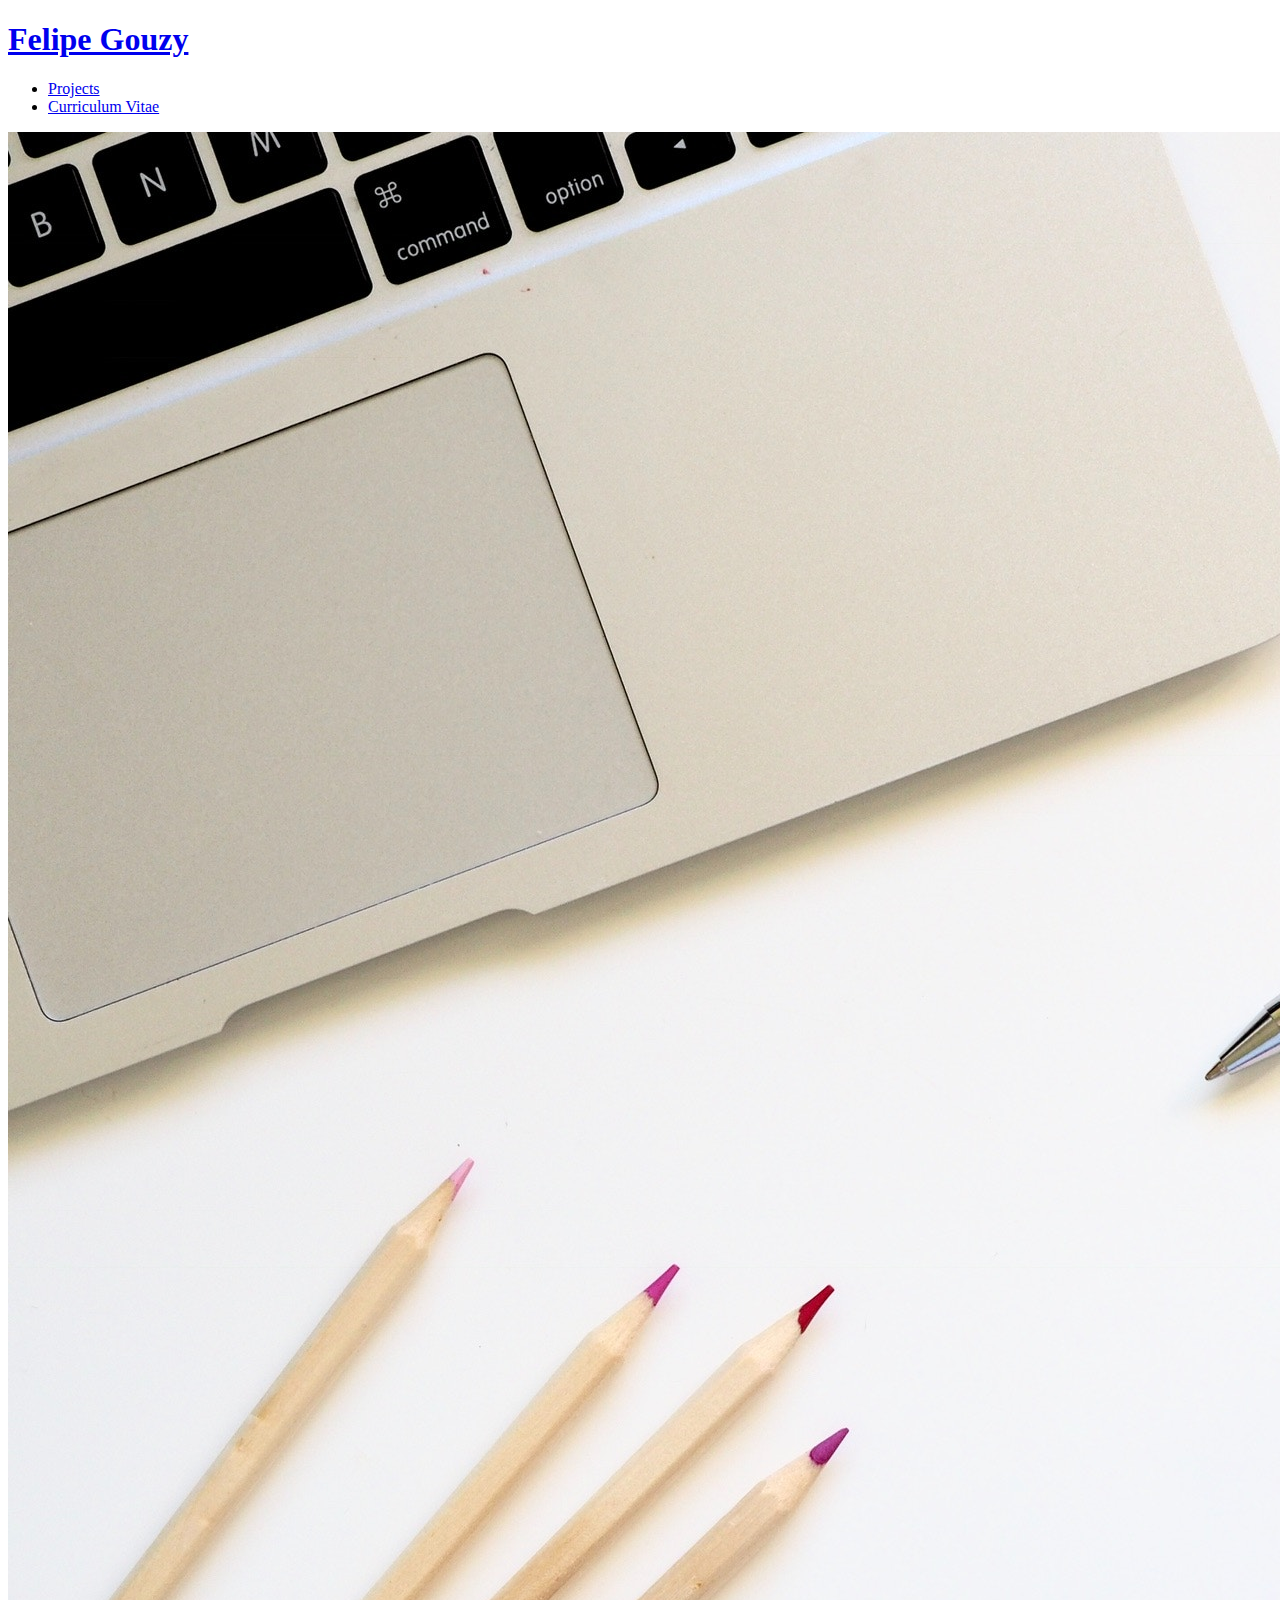
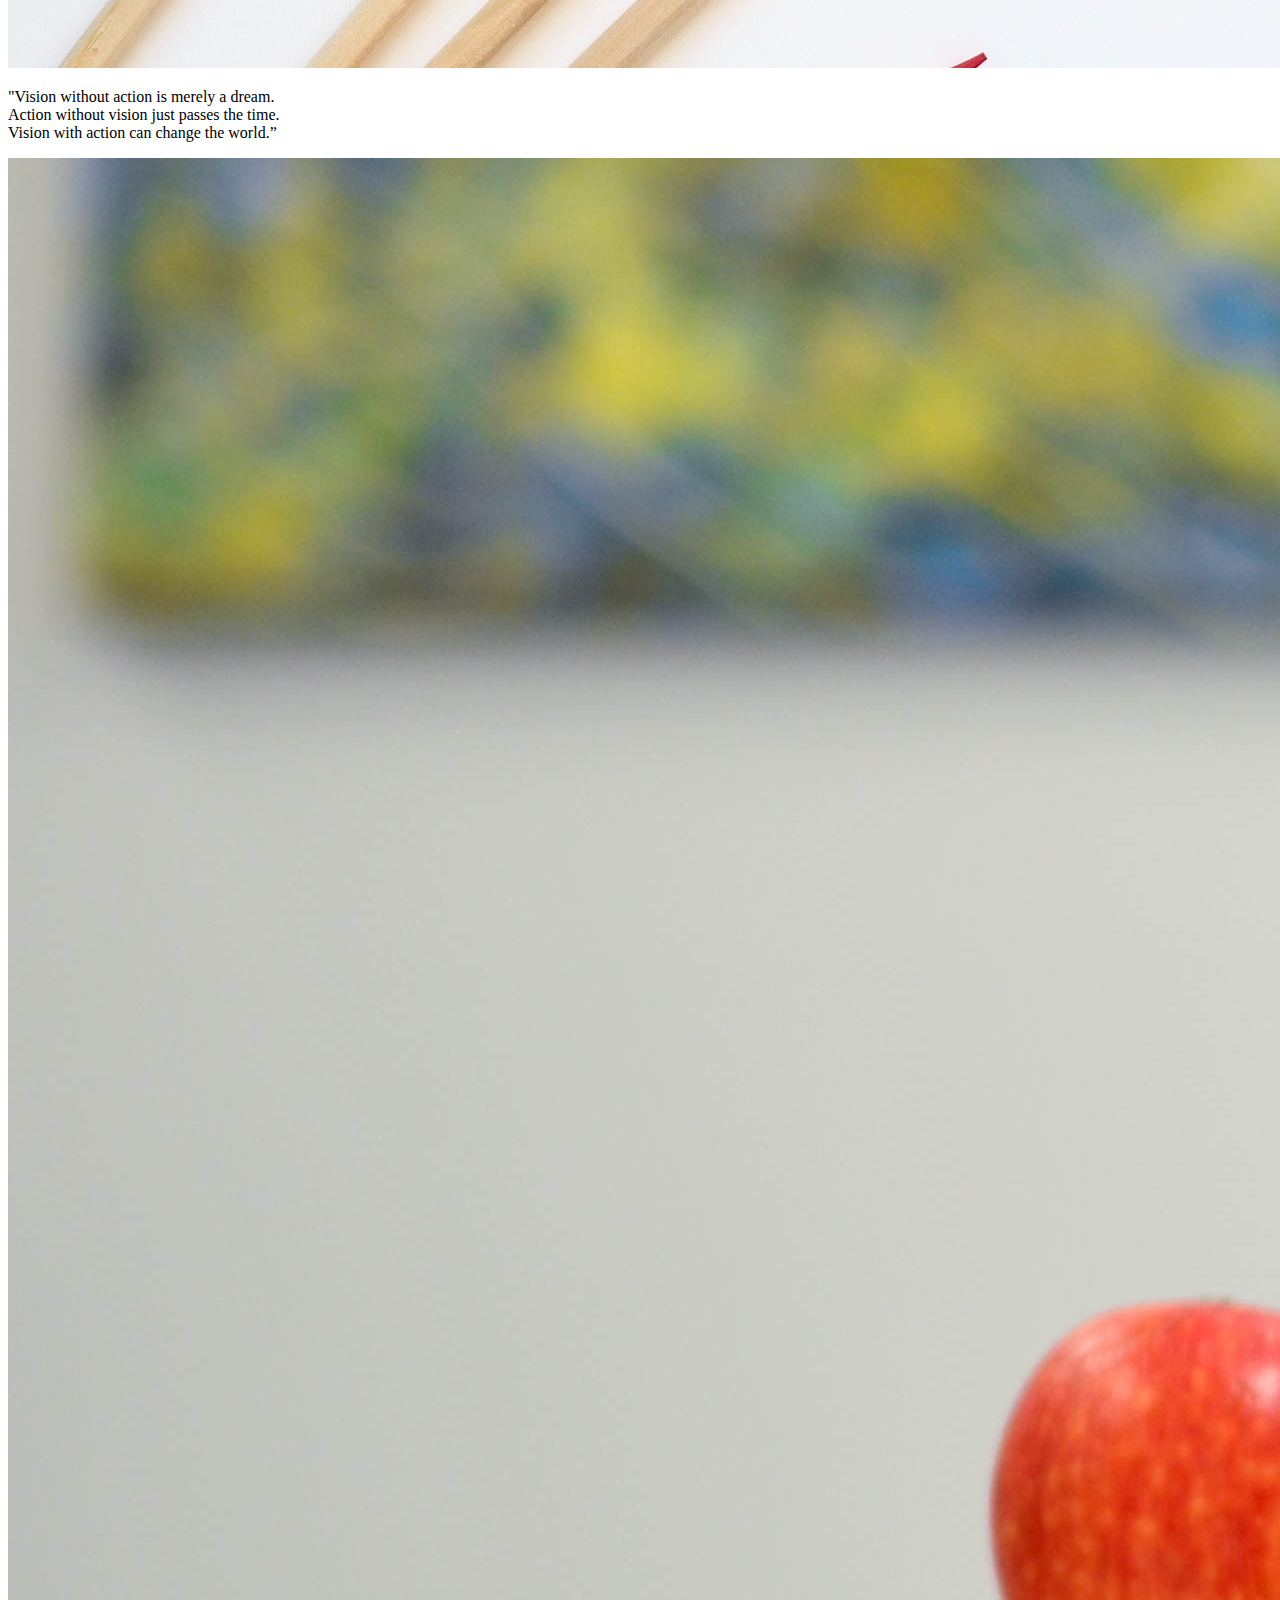
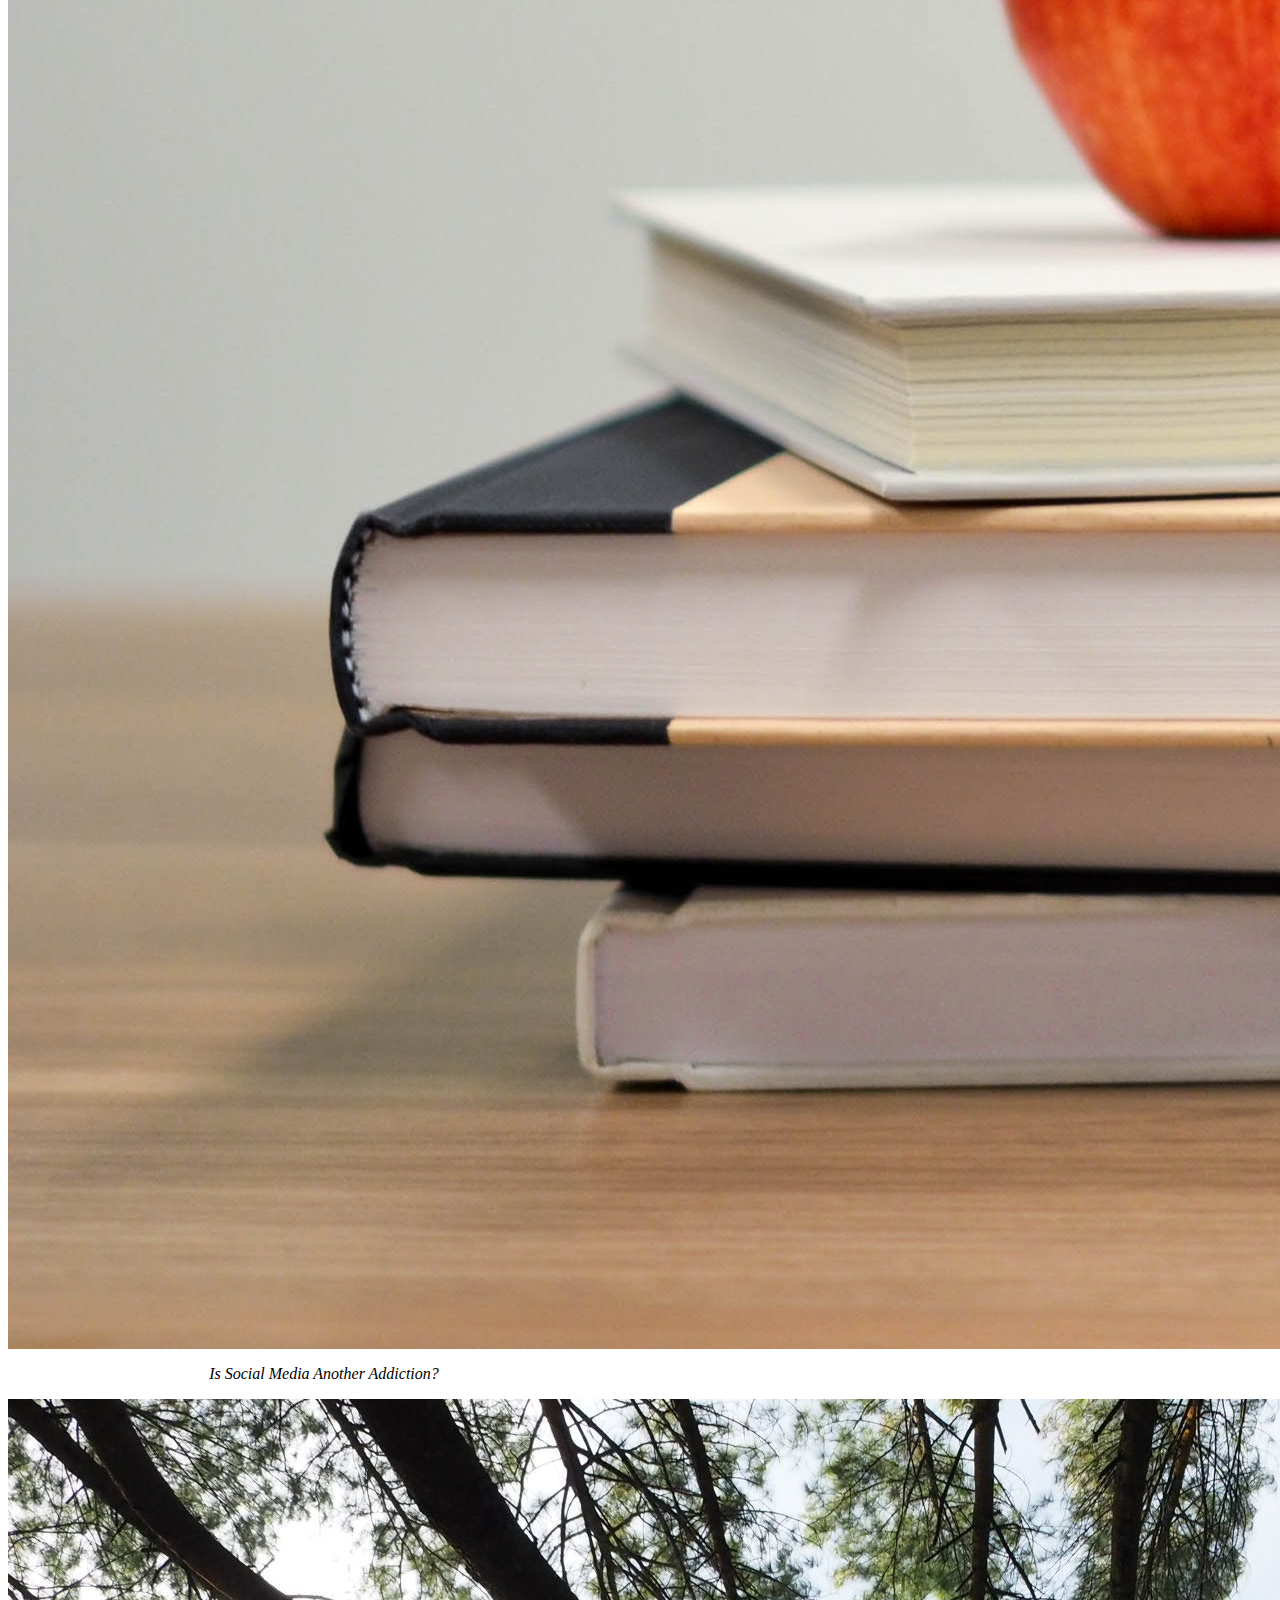
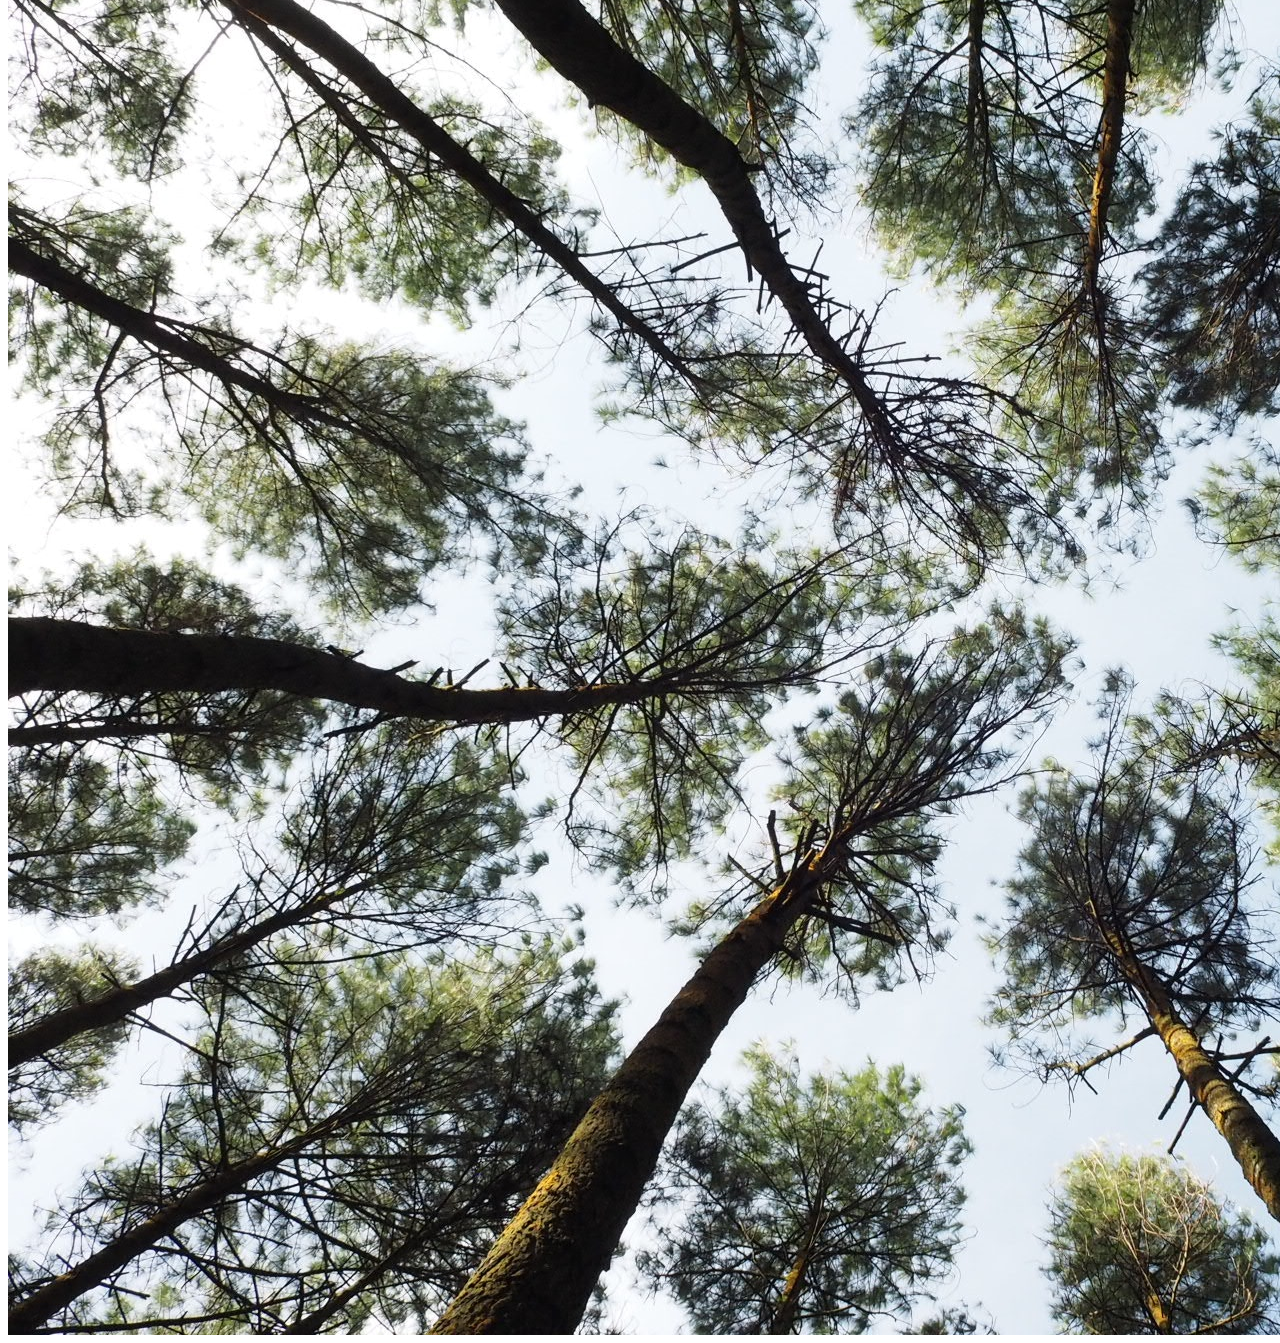
==== index.html @ b0665ec8 "Adjust font-size and font-family" ====
<!DOCTYPE html>
<html lang="en">
<head>
	<meta charset="UTF-8">
	<meta name="viewport" content="width=device-width, initial-scale=1.0, maximum-scale=1.0, minimum-scale=1.0">
	<link href="https://cdn.jsdelivr.net/npm/tailwindcss/dist/tailwind.min.css" rel="stylesheet">
	<link rel="stylesheet" href="assets/styles/custom.css">
	<title>Felipe Gouzy</title>
</head>
<body>
	<header class="bg-blue-light flex items-center justify-between p-4">
	<h1 class="text-xl">
		<a class="no-underline text-white hover:text-grey-darkest " href="#">
			Felipe Gouzy
		</a>
	</h1>

	<nav class="flex justify-end lg:block">
		<ul class="flex items-center list-reset">
			<li>
				<a class="mr-4 no-underline text-white hover:text-grey-darkest" href="#">
					Projects
				</a>
			</li>
			<li>
				<a class="mr-4 no-underline text-white hover:text-grey-darkest" href="#">
					Curriculum Vitae
				</a>
			</li>
		</ul>
	</nav>
</header>

<main>
	
	<img class="hero-image" src="assets/images/hero-image.jpg" alt="Office Supplies">
	
	<p class="p-16 text-center text-4xl">
		"Vision without action is merely a dream. <br> Action without vision just passes the time.</br>Vision with action can change the world.”
	</p>

</main>

 <div class="content-wrapper">

		<div class="content">
		    <img src="assets/images/classroom.jpg" alt="">
			<p>Variables That Affect Student Performance.</p>
	    </div>

		<div class="content">
			<img src="assets/images/phone.jpg" alt="">
			<p>Is Social Media Another Addiction?</p>
		</div>
		
		<div class="content">
			<img src="assets/images/trees.jpg" alt="">
			<p>Extracurriculars Enhance Student Life On Campus</p>
		</div>

  </div>	  
		
</body>
</html>
---- assets/styles/custom.css ----
@media screen and (min-width: 640px) {

}

.content {
  display: grid;
  align-items: center;
  grid-template-columns: 1fr 1fr;
  grid-gap: 0;
  text-align: center;
  font-family: "Avenir Next";
  font-style: italic;
 }

.content:nth-child(even) >img {
  order:2;
  }

}
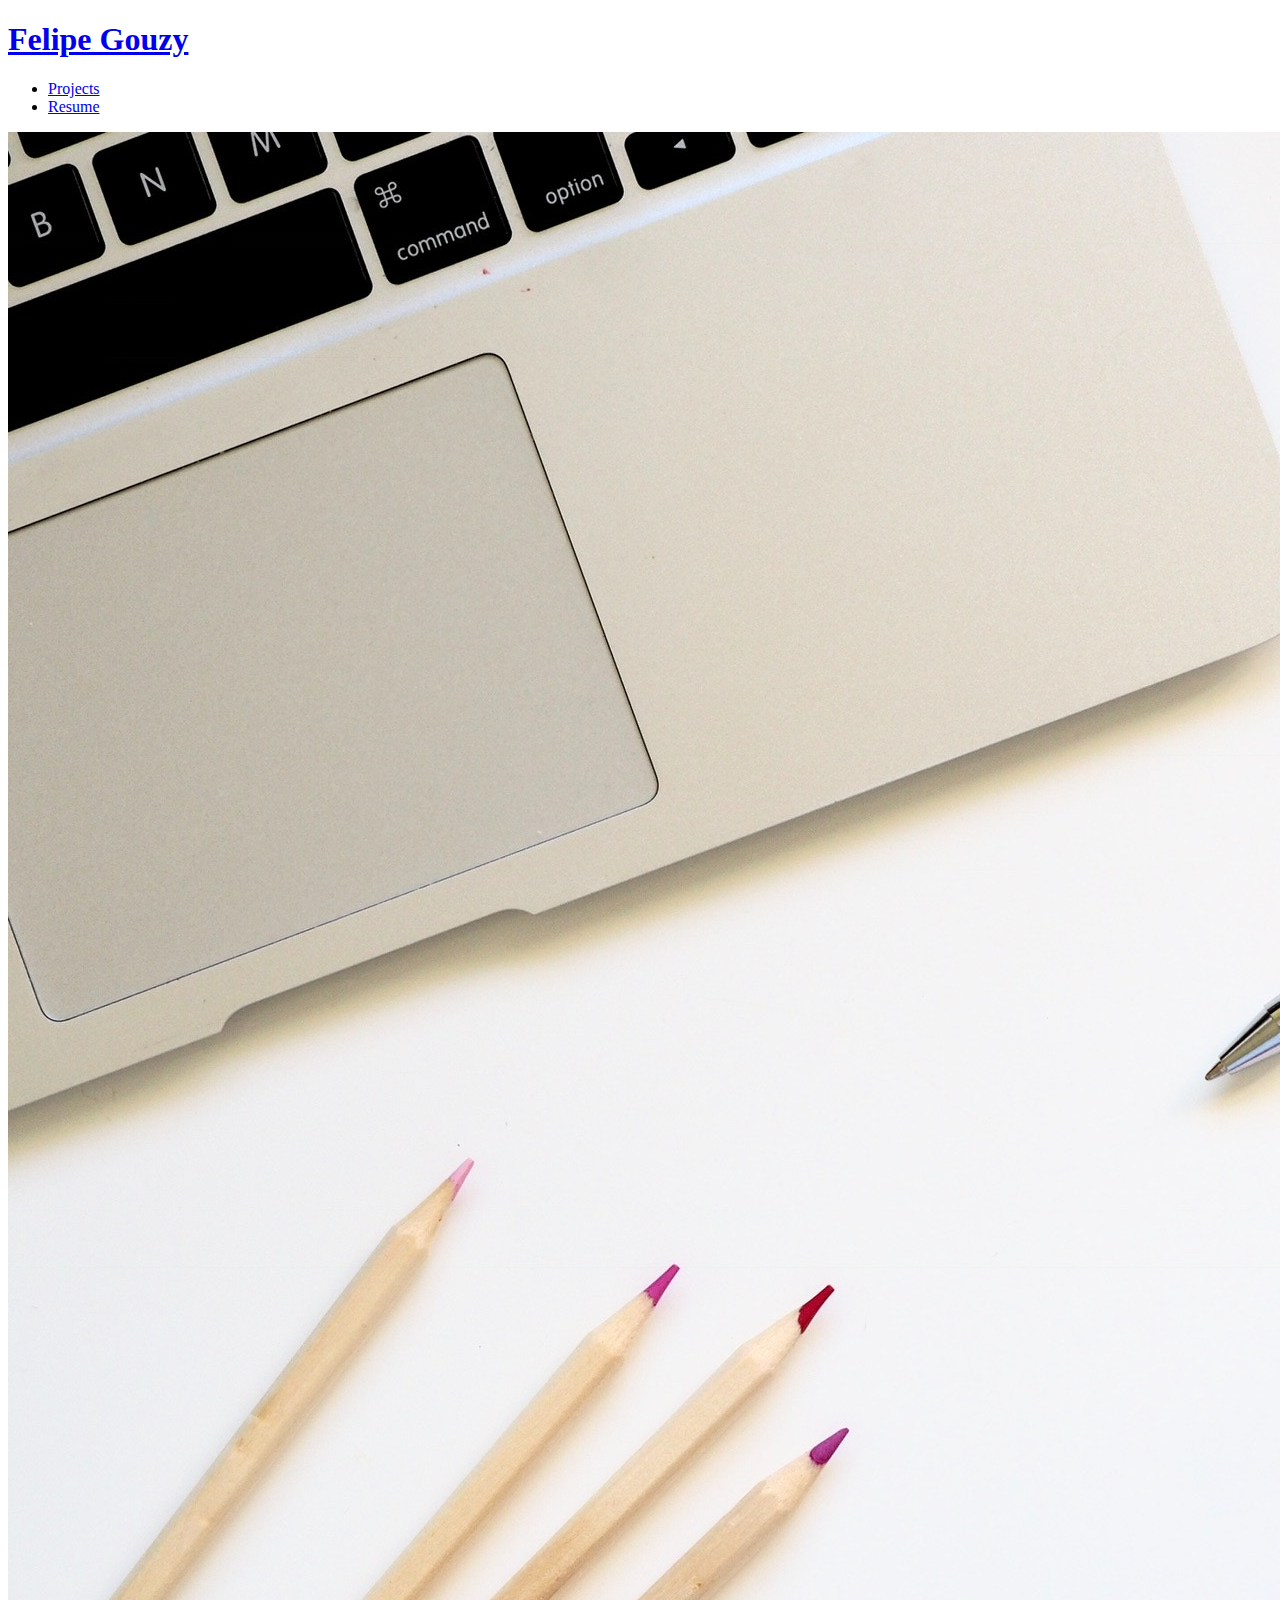
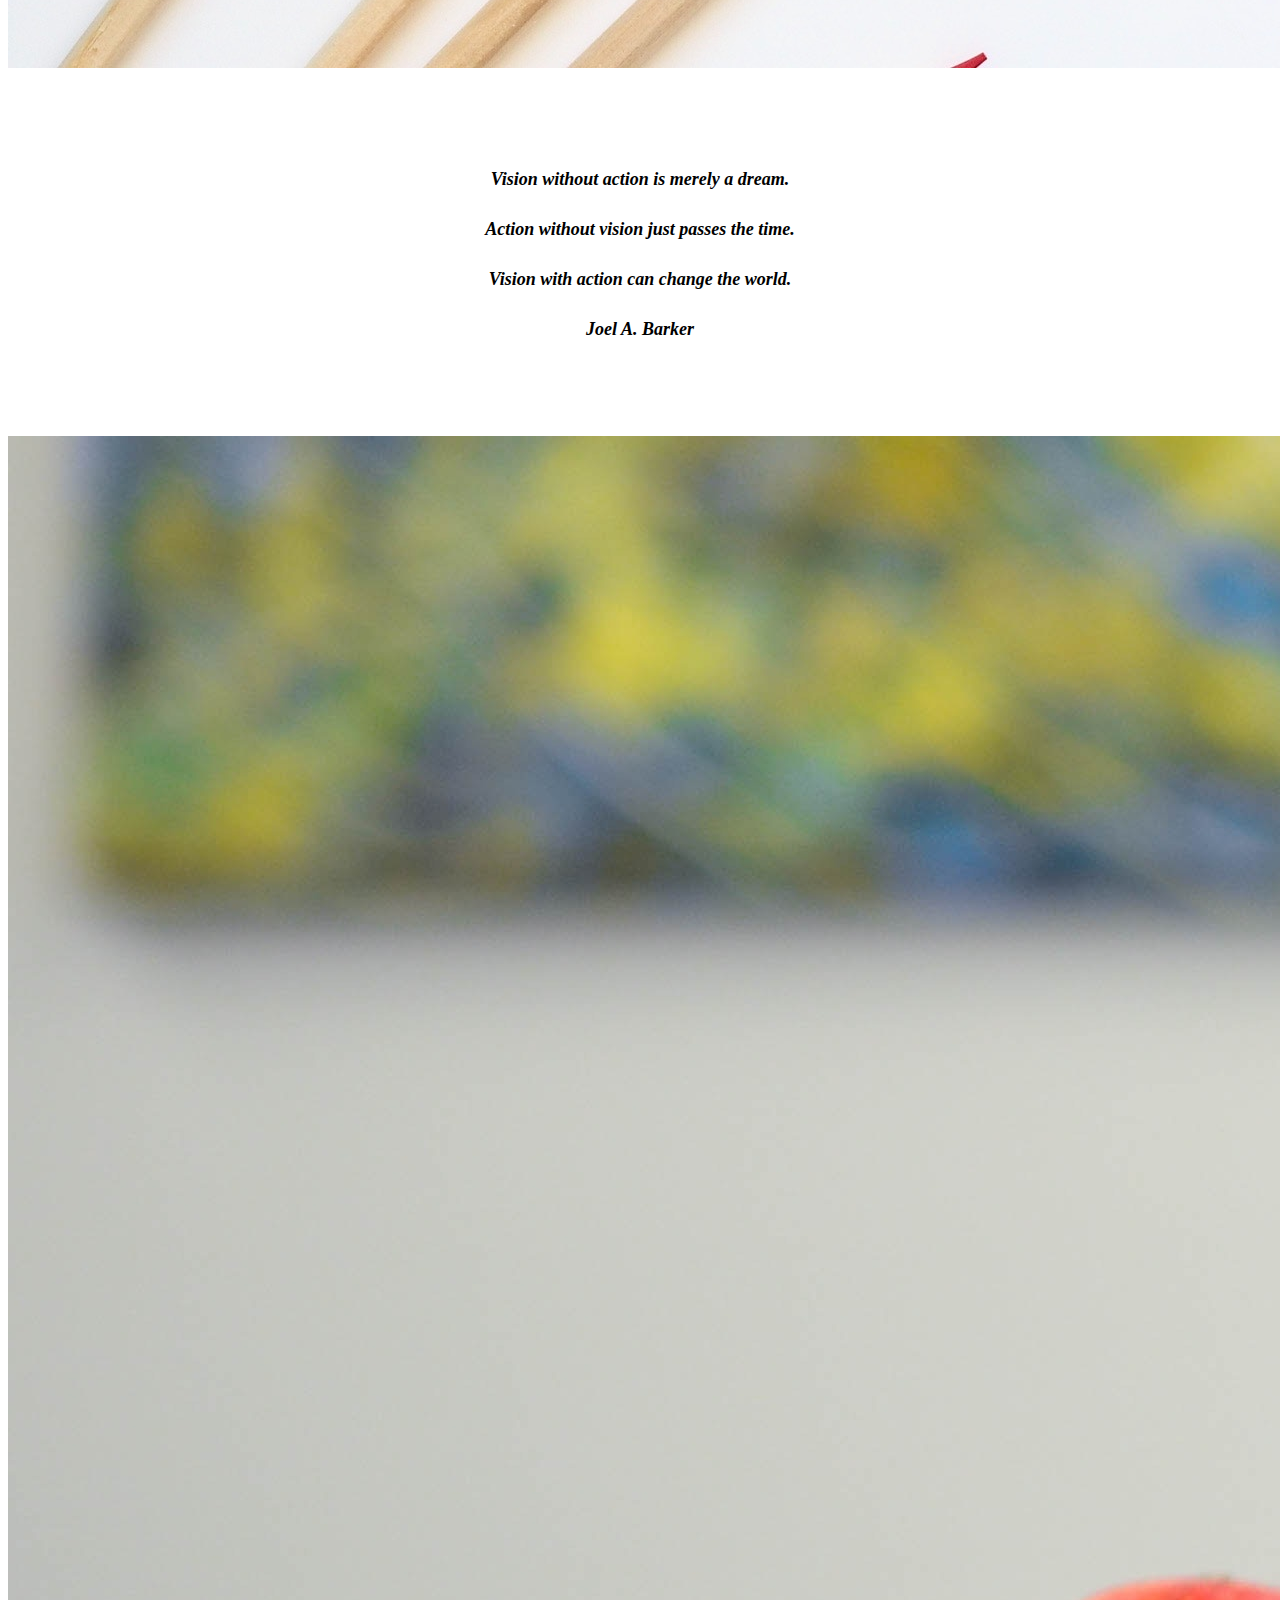
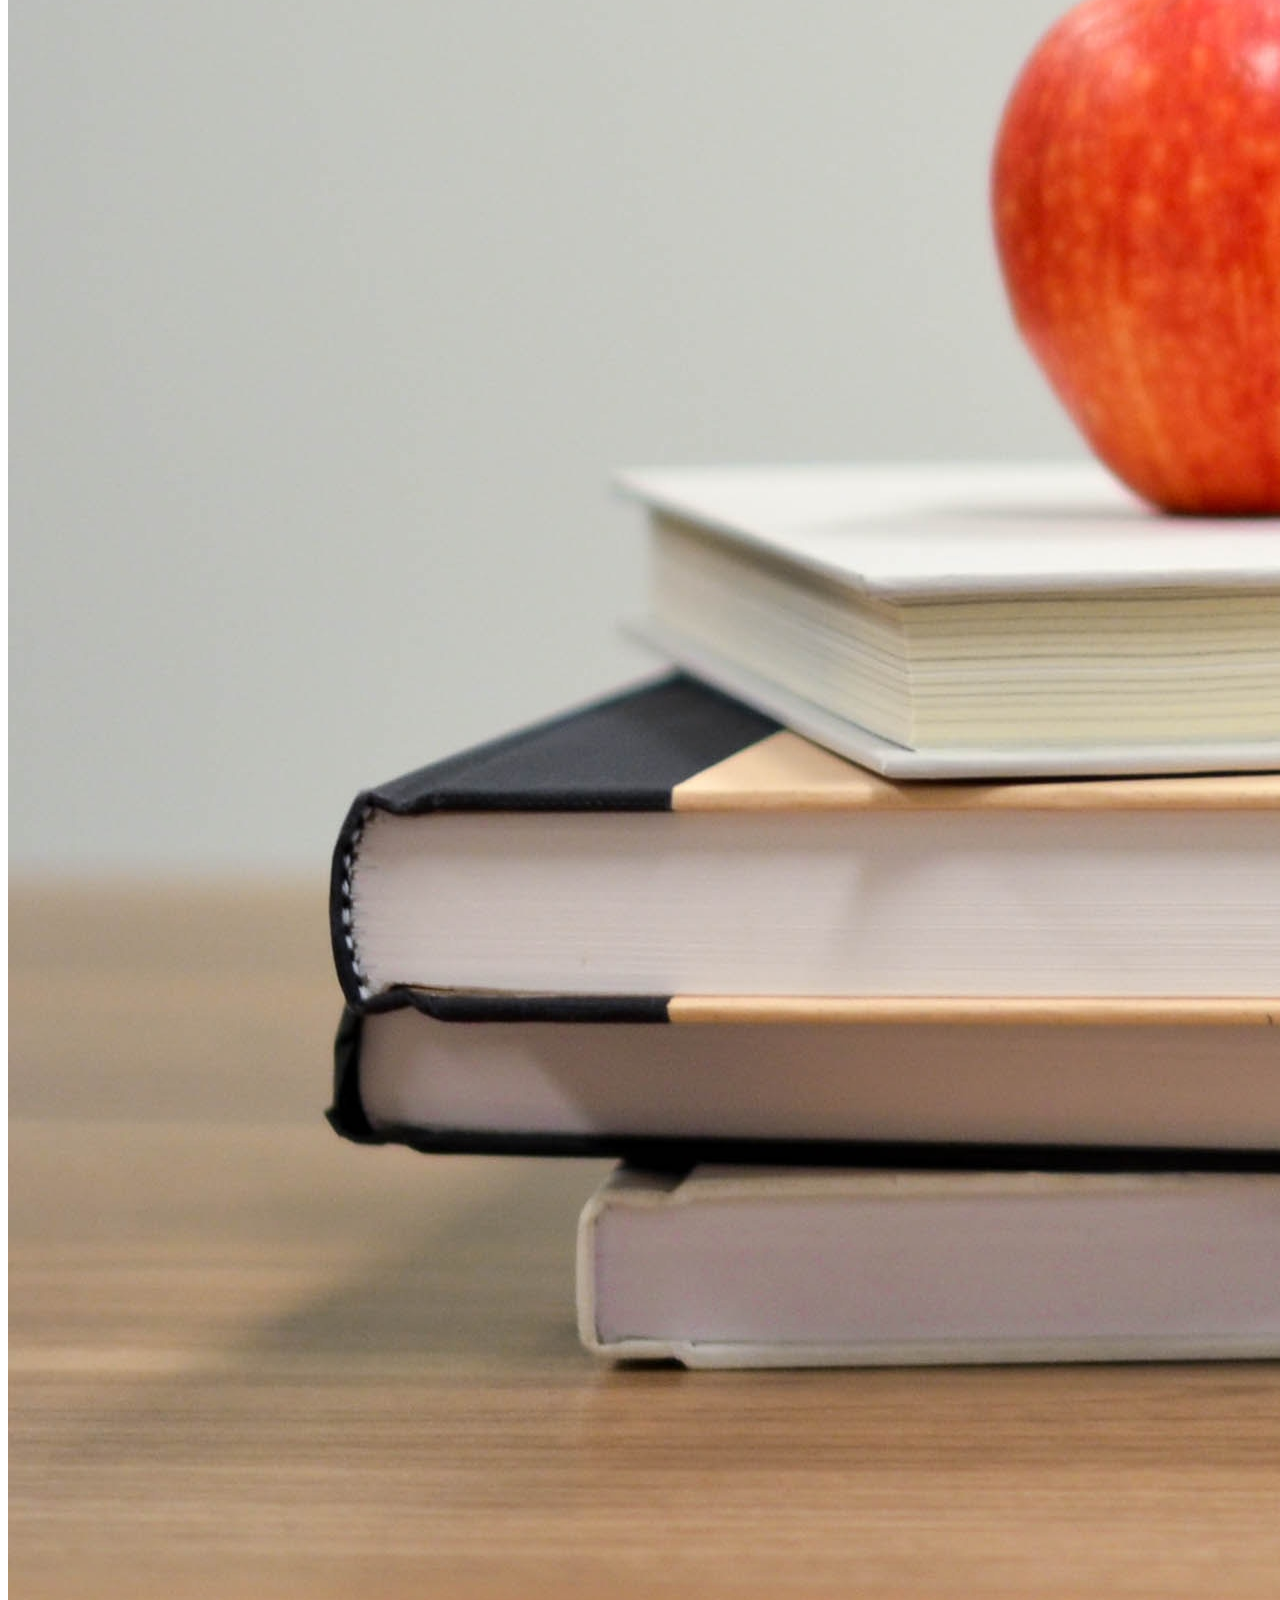
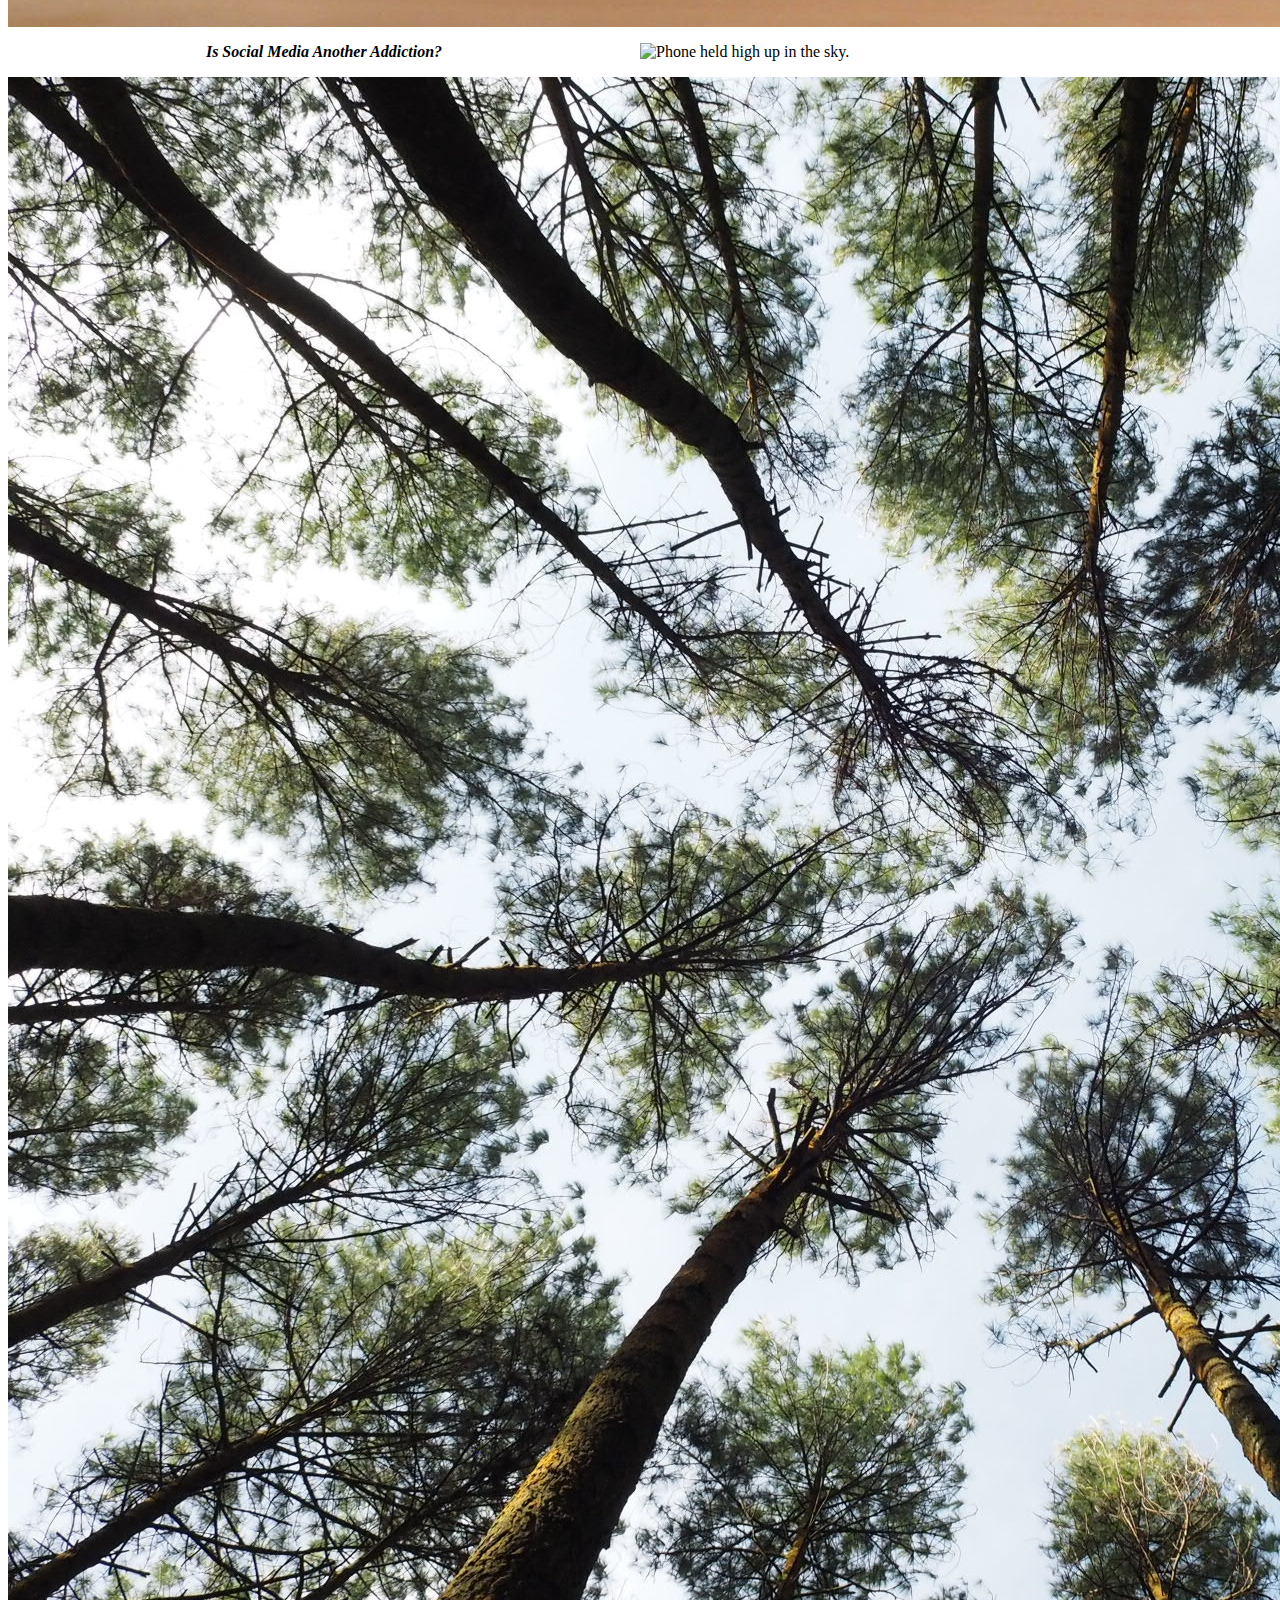
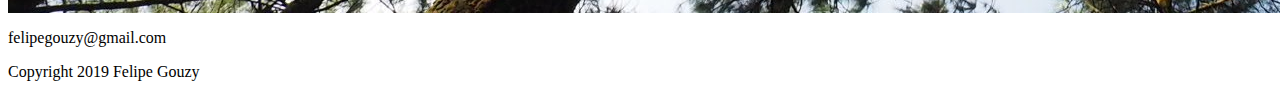
==== commit 92c62d19: "Add footer" ====
--- a/index.html
+++ b/index.html
@@ -10,7 +10,7 @@
 <body>
 	<header class="bg-blue-light flex items-center justify-between p-4">
 	<h1 class="text-xl">
-		<a class="no-underline text-white hover:text-grey-darkest " href="#">
+		<a class="no-underline text-white italic hover:text-grey-darkest " href="#">
 			Felipe Gouzy
 		</a>
 	</h1>
@@ -18,13 +18,13 @@
 	<nav class="flex justify-end lg:block">
 		<ul class="flex items-center list-reset">
 			<li>
-				<a class="mr-4 no-underline text-white hover:text-grey-darkest" href="#">
+				<a class="mr-4 no-underline text-white italic hover:text-grey-darkest" href="#">
 					Projects
 				</a>
 			</li>
 			<li>
-				<a class="mr-4 no-underline text-white hover:text-grey-darkest" href="#">
-					Curriculum Vitae
+				<a class="mr-4 no-underline text-white italic hover:text-grey-darkest" href="resume.html">
+					Resume
 				</a>
 			</li>
 		</ul>
@@ -35,8 +35,8 @@
 	
 	<img class="hero-image" src="assets/images/hero-image.jpg" alt="Office Supplies">
 	
-	<p class="p-16 text-center text-4xl">
-		"Vision without action is merely a dream. <br> Action without vision just passes the time.</br>Vision with action can change the world.”
+	<p class="quote">
+		Vision without action is merely a dream. <br> Action without vision just passes the time.</br>Vision with action can change the world. <br>Joel A. Barker</br>	
 	</p>
 
 </main>
@@ -44,21 +44,37 @@
  <div class="content-wrapper">
 
 		<div class="content">
-		    <img src="assets/images/classroom.jpg" alt="">
-			<p>Variables That Affect Student Performance.</p>
+		    <img src="assets/images/classroom.jpg" alt="Desk with classroom materials.">
+			<p class="py-4 text-center italic font-bold text-xl">
+				Variables That Affect Student Performance
+			</p>
 	    </div>
 
 		<div class="content">
-			<img src="assets/images/phone.jpg" alt="">
-			<p>Is Social Media Another Addiction?</p>
+			<img src="assets/images/phone.jpg" alt="Phone held high up in the sky.">
+			<p class="py-4 text-center italic font-bold text-xl">
+				Is Social Media Another Addiction?
+		    </p>
+
 		</div>
 		
 		<div class="content">
 			<img src="assets/images/trees.jpg" alt="">
-			<p>Extracurriculars Enhance Student Life On Campus</p>
+			<p class="py-4 text-center italic font-bold text-xl">			Extracurriculars Enhance Student Life On Campus
+			</p>
 		</div>
 
-  </div>	  
+  </div>
+
+  <footer class="bg-blue-light text-white flex items-center justify-between p-4">
+	<p> 
+		felipegouzy@gmail.com
+	</p> 
+	<p>
+		Copyright 2019 Felipe Gouzy 
+	</p>
+ </footer>
+	  
 		
 </body>
 </html>--- a/assets/styles/custom.css
+++ b/assets/styles/custom.css
@@ -1,24 +1,39 @@
+
+/*-----  Typography -----*/
+
+.quote {
+   
+   flex-wrap: wrap;
+   padding: 4rem;
+   text-align: center;
+   font-family: "Avenir Next";
+   font-size: 18px;
+   font-weight: bold;
+   font-style: italic;
+   line-height: 50px;
+}
+
+.content p {
+  text-align: center;
+  font-family: "Avenir Next";
+  font-style: italic;
+  font-weight: bold;
+ }
+
+/*-------- Grid --------*/
+
 @media screen and (min-width: 640px) {
-
-}
 
 .content {
   display: grid;
   align-items: center;
+  align-content: center;
   grid-template-columns: 1fr 1fr;
   grid-gap: 0;
-  text-align: center;
-  font-family: "Avenir Next";
-  font-style: italic;
  }
 
 .content:nth-child(even) >img {
   order:2;
   }
 
-}
-
-
-
-
-
+}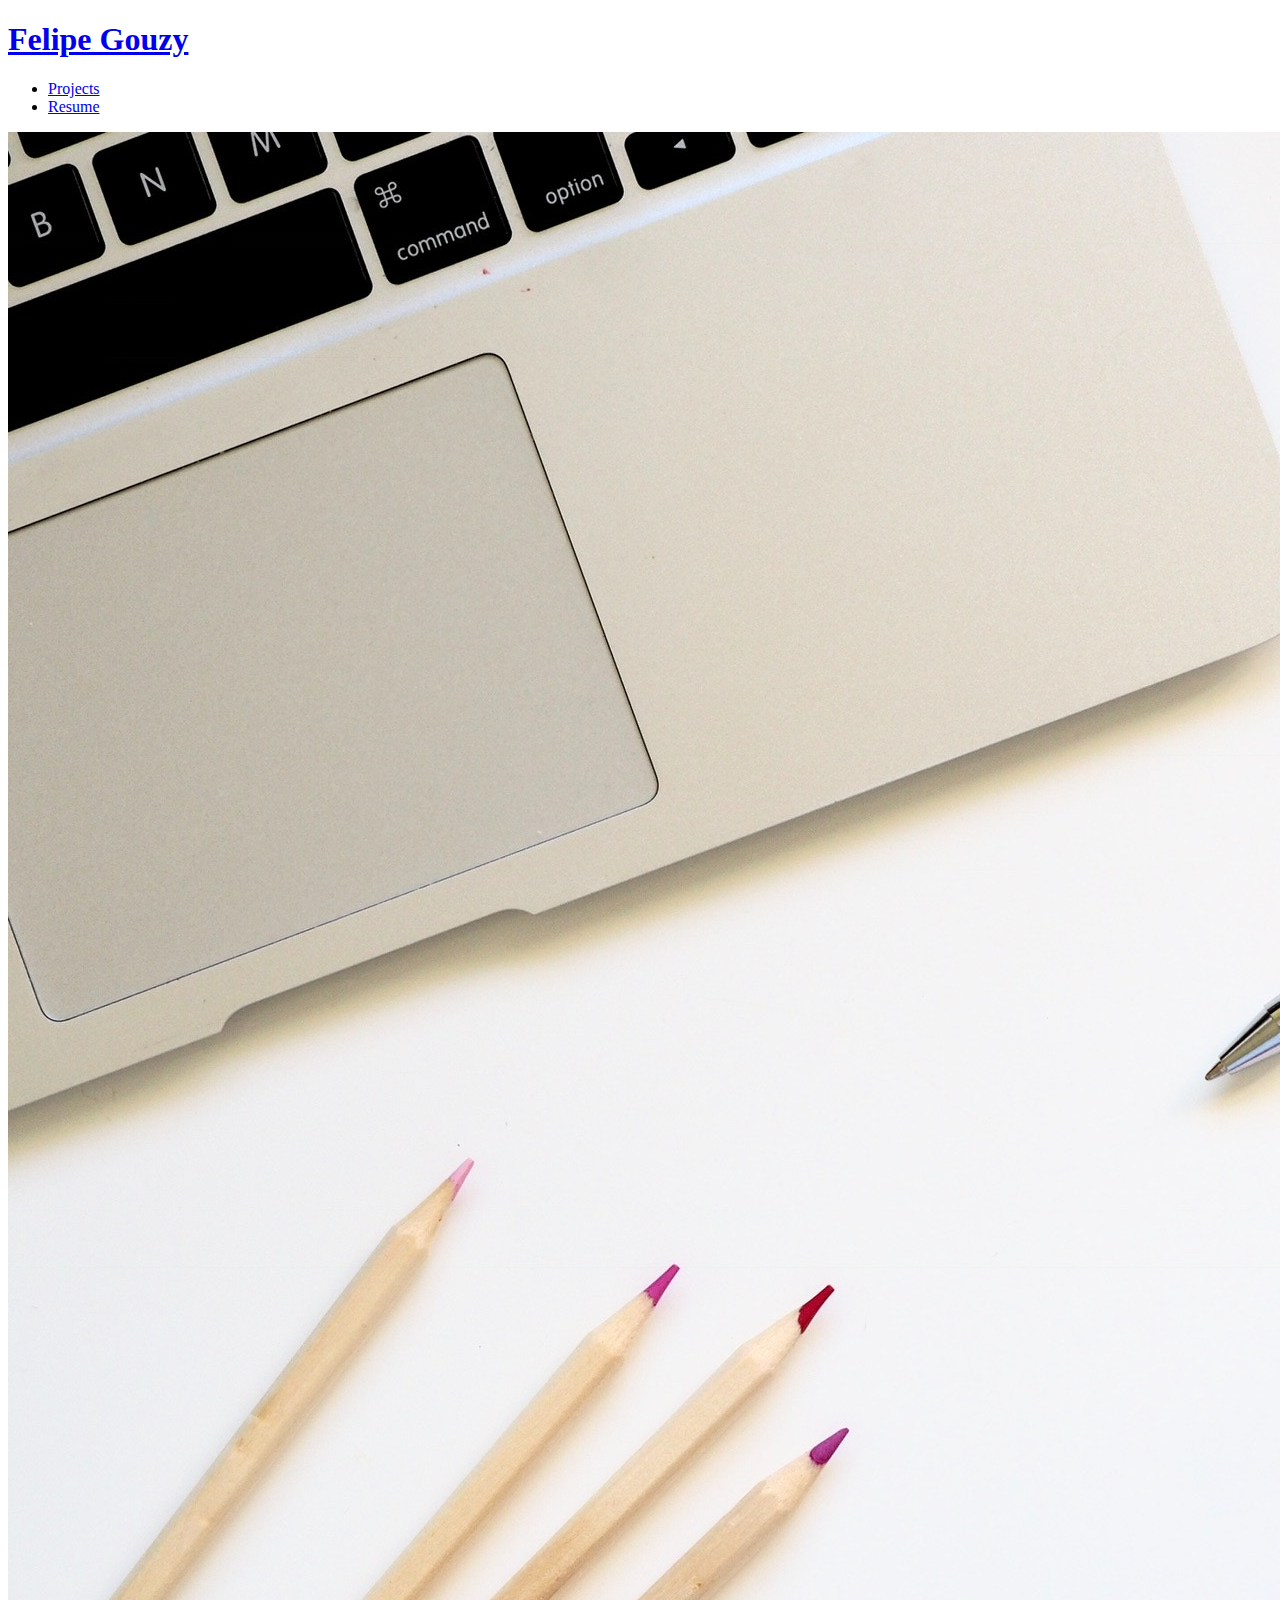
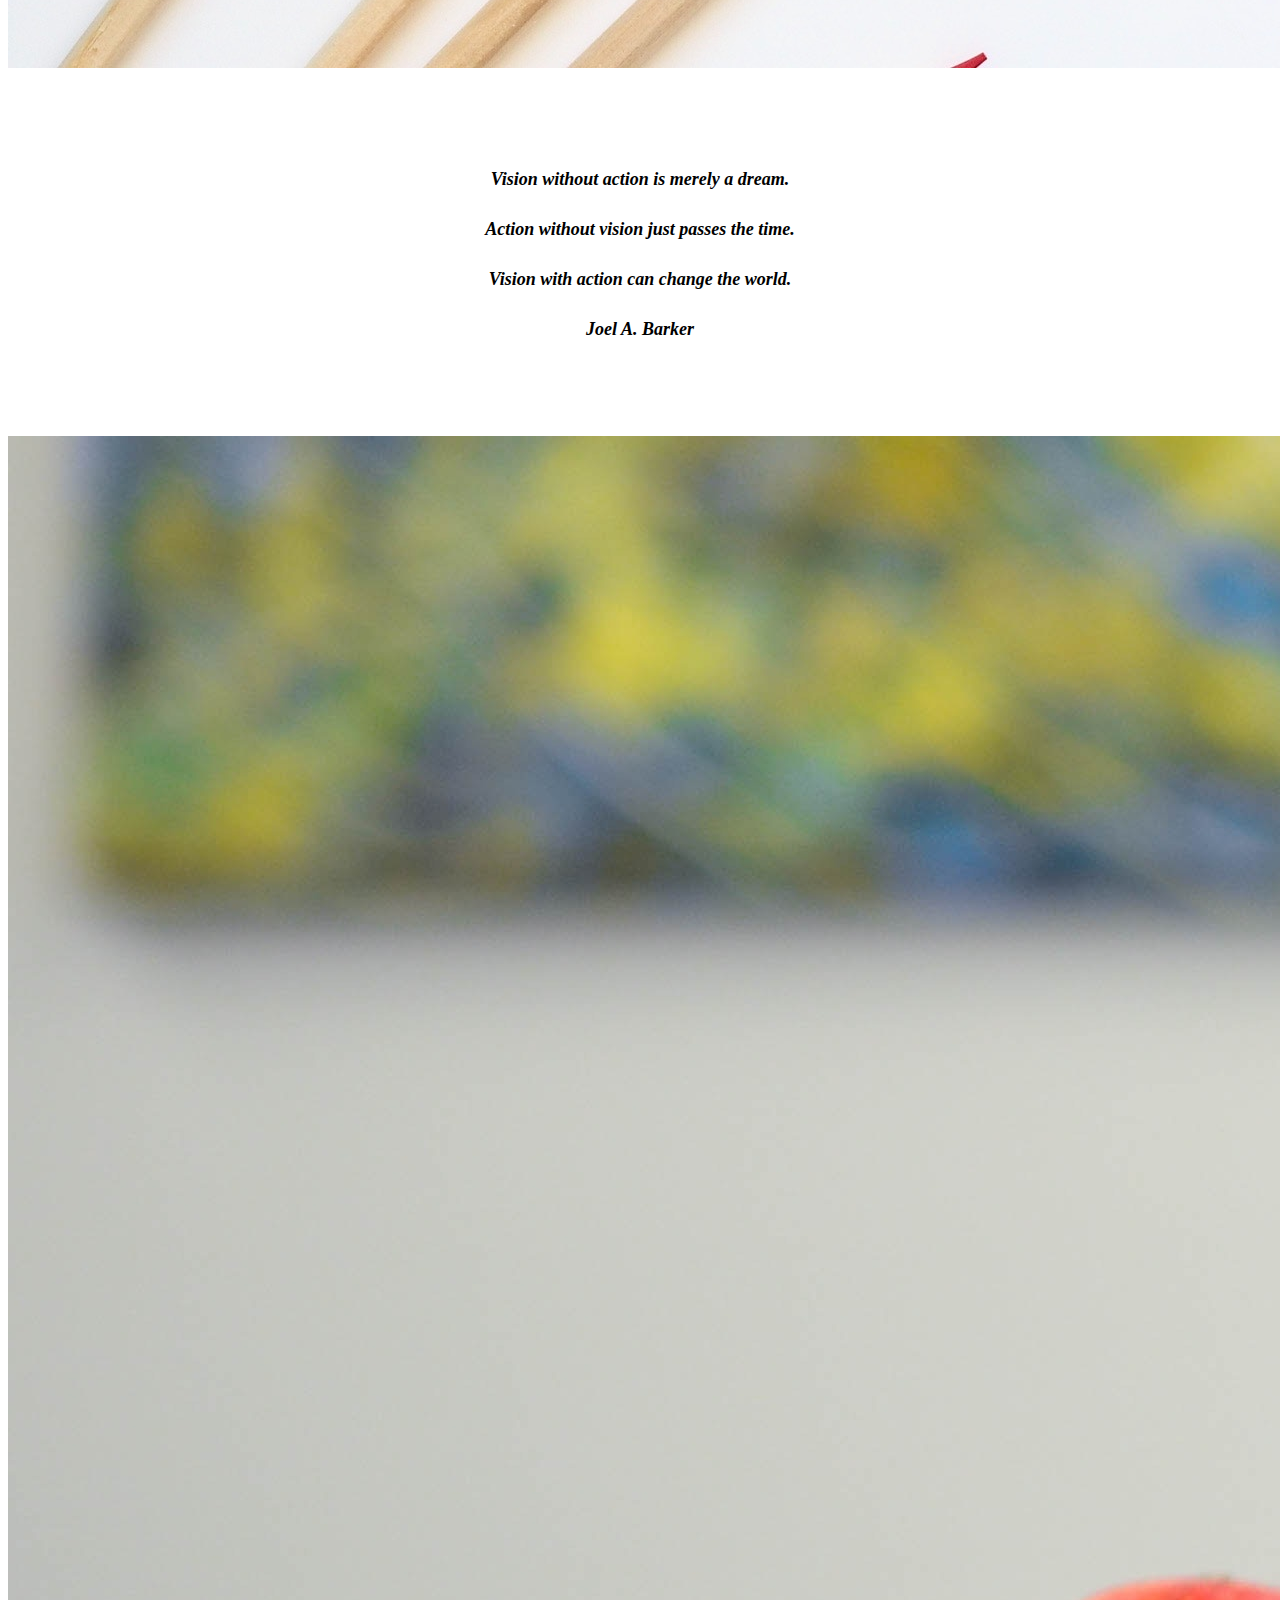
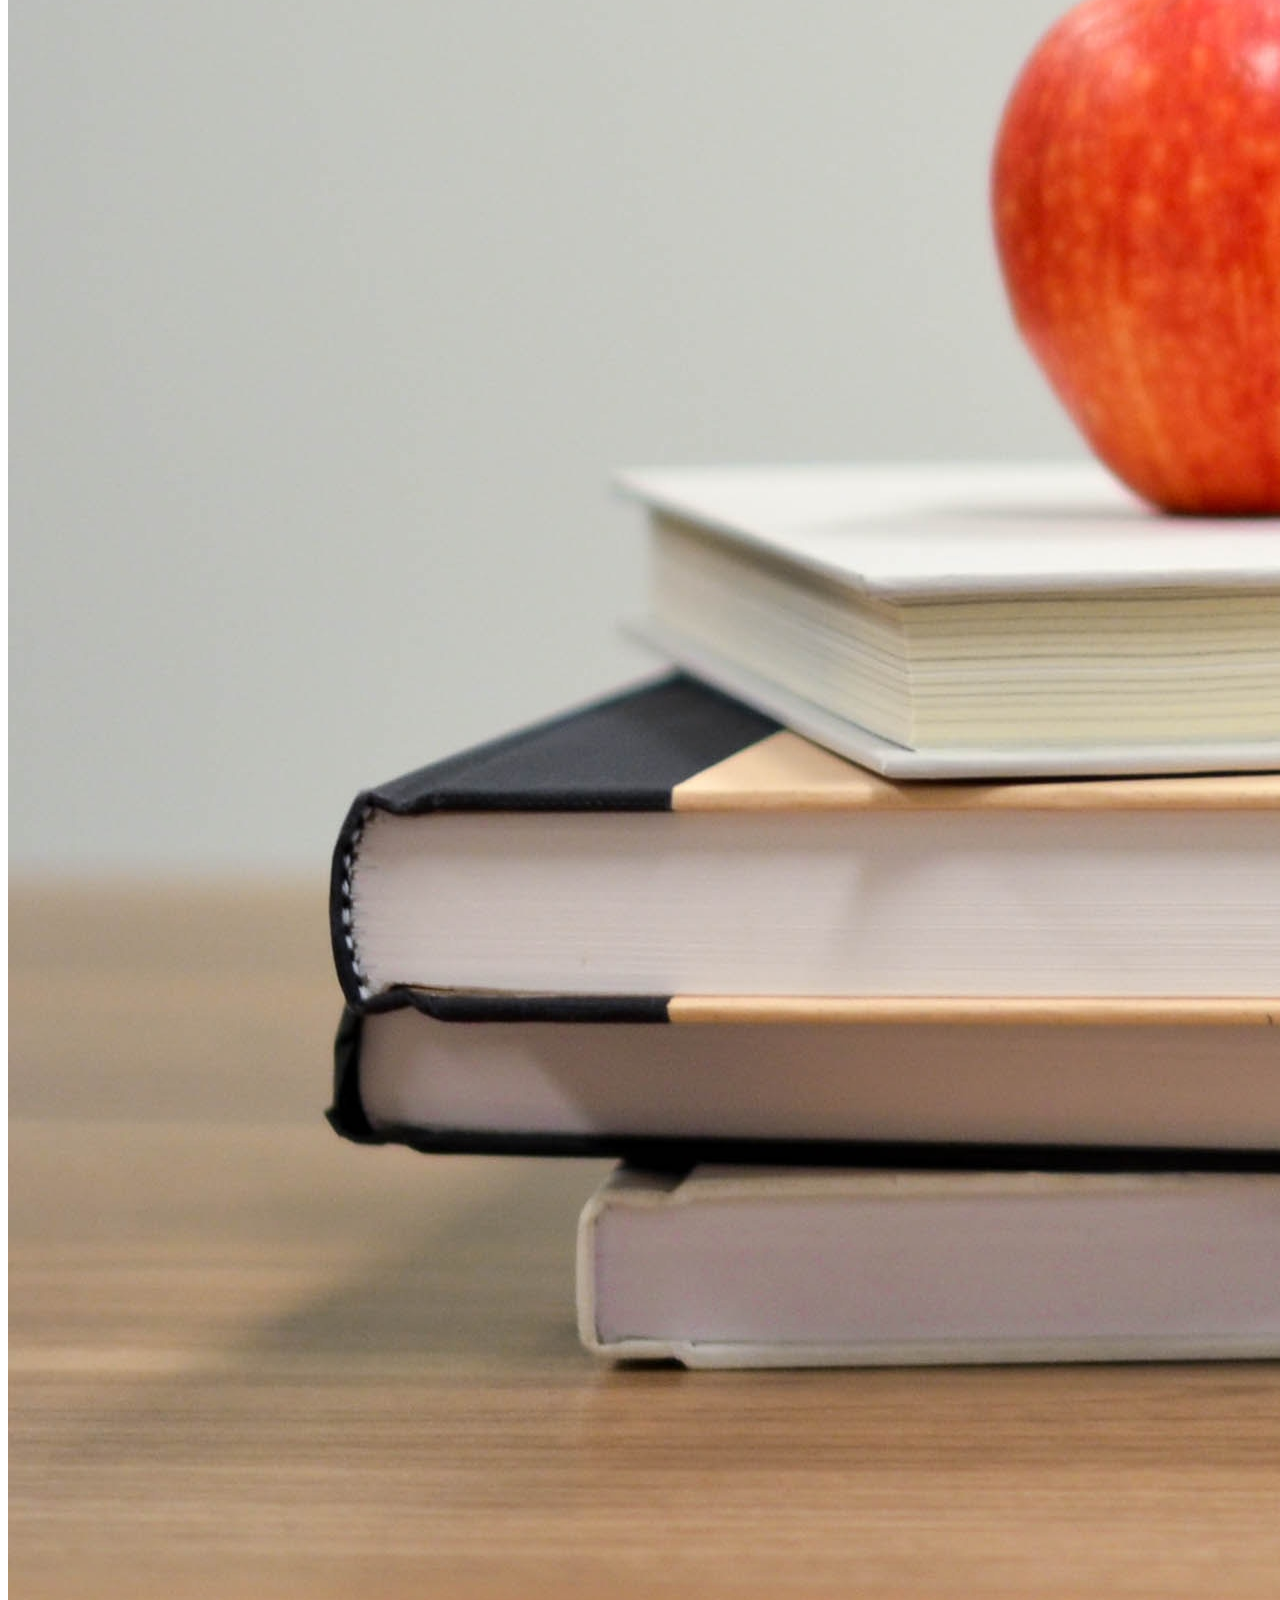
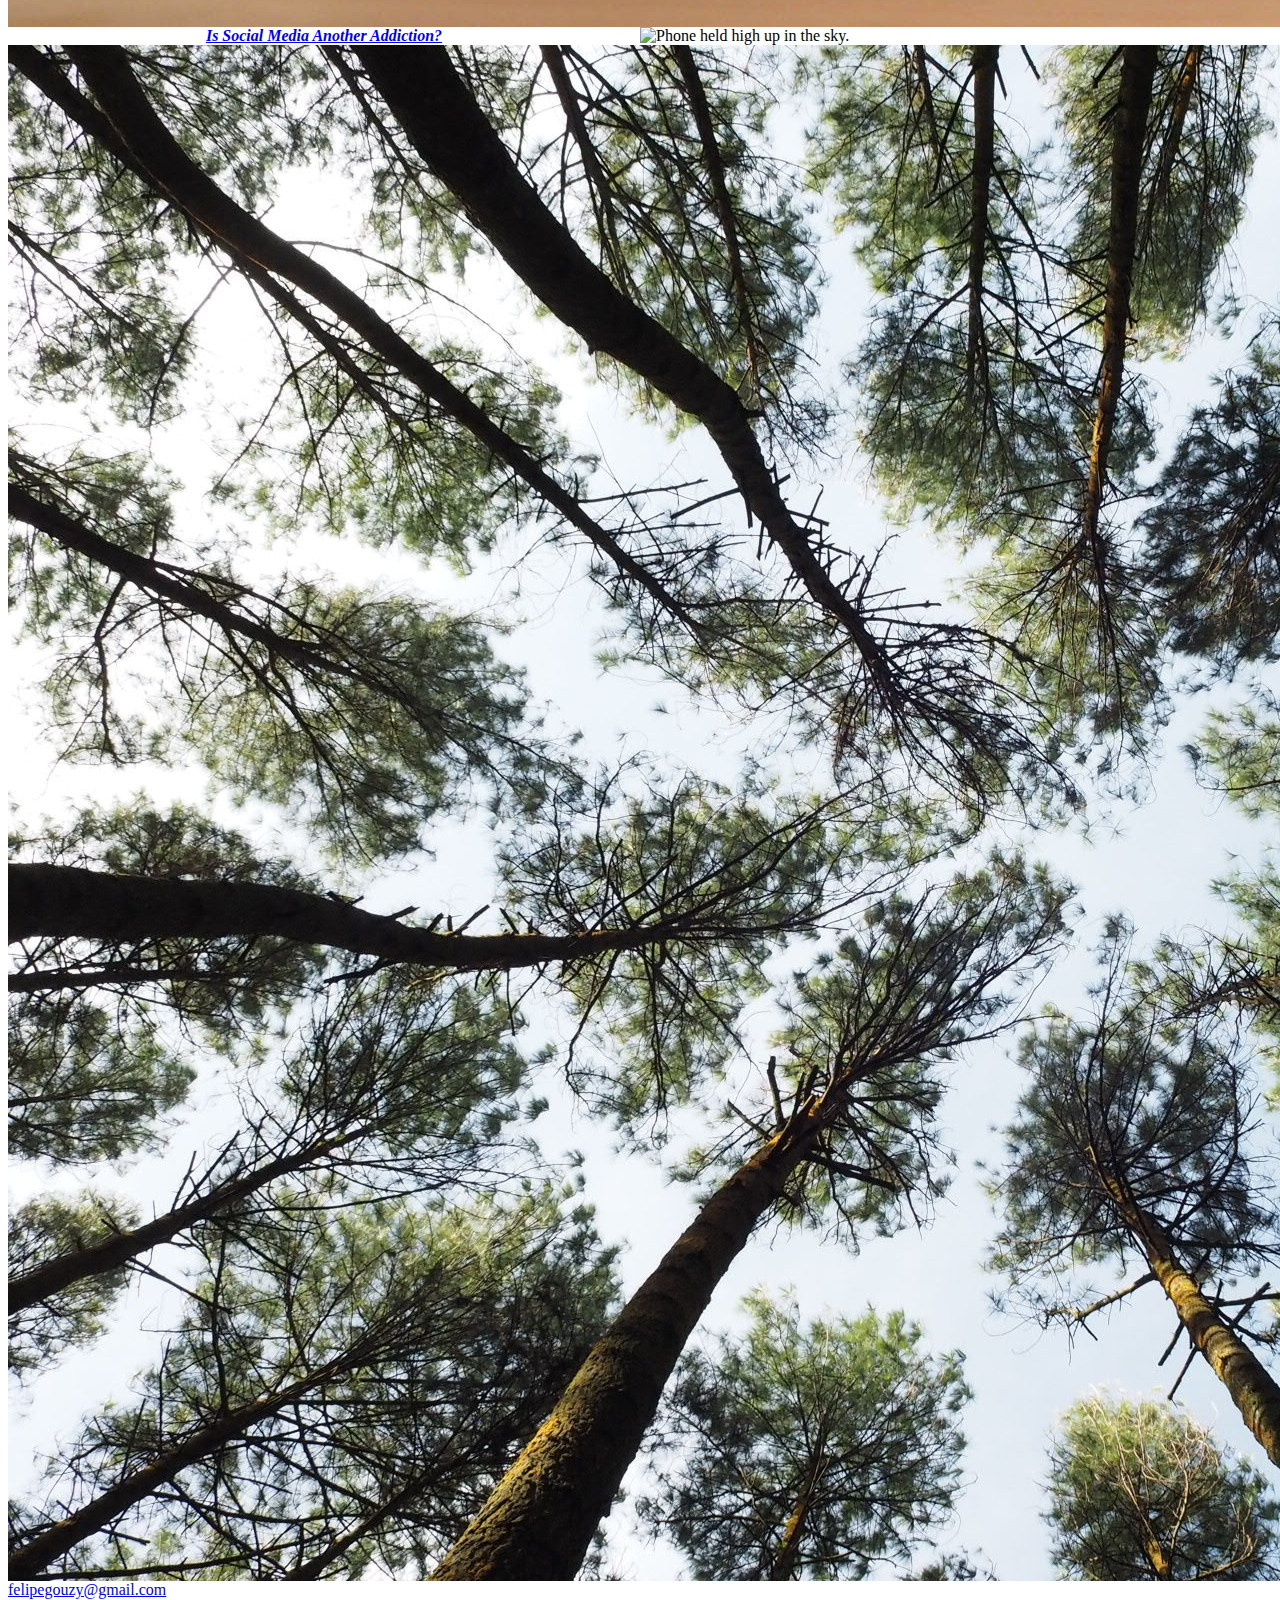
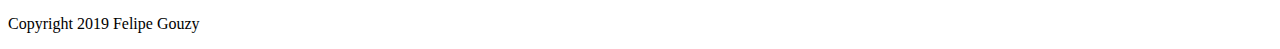
==== commit 49106e53: "Add a link for each project, add link for email" ====
--- a/index.html
+++ b/index.html
@@ -23,7 +23,7 @@
 				</a>
 			</li>
 			<li>
-				<a class="mr-4 no-underline text-white italic hover:text-grey-darkest" href="resume.html">
+				<a class="mr-4 no-underline text-white italic hover:text-grey-darkest" href="#">
 					Resume
 				</a>
 			</li>
@@ -45,31 +45,30 @@
 
 		<div class="content">
 		    <img src="assets/images/classroom.jpg" alt="Desk with classroom materials.">
-			<p class="py-4 text-center italic font-bold text-xl">
+			<a class="py-4 text-center italic font-bold text-xl" href="https://documentcloud.adobe.com/link/track?uri=urn%3Aaaid%3Ascds%3AUS%3A6f15d967-718f-4f0a-8788-7bb21c379352">
 				Variables That Affect Student Performance
-			</p>
+			</a>
+
 	    </div>
 
 		<div class="content">
-			<img src="assets/images/phone.jpg" alt="Phone held high up in the sky.">
-			<p class="py-4 text-center italic font-bold text-xl">
-				Is Social Media Another Addiction?
-		    </p>
+			<img src="assets/images/phone.jpg" alt="Phone held high up in the sky."> 
+		    <a class="py-4 text-center italic font-bold text-xl" href="https://documentcloud.adobe.com/link/track?uri=urn%3Aaaid%3Ascds%3AUS%3Ae0cb8cea-974e-4824-9fed-e2b1f5719cbc">Is Social Media Another Addiction?</a>
 
 		</div>
 		
 		<div class="content">
-			<img src="assets/images/trees.jpg" alt="">
-			<p class="py-4 text-center italic font-bold text-xl">			Extracurriculars Enhance Student Life On Campus
-			</p>
+			<img src="assets/images/trees.jpg" alt="">		
+			<a class="py-4 text-center italic font-bold text-xl" href="https://youtu.be/pNKFL1IGyE0">Extracurriculars Enhance Student Life On Campus</a>
 		</div>
 
   </div>
 
   <footer class="bg-blue-light text-white flex items-center justify-between p-4">
-	<p> 
-		felipegouzy@gmail.com
-	</p> 
+	
+		<script type="text/javascript" language="javascript"></script>
+		<a href="mailto:felipegouzy@gmail.com?Subject=Inquiry" target="_top">felipegouzy@gmail.com</a>
+	 
 	<p>
 		Copyright 2019 Felipe Gouzy 
 	</p>
--- a/assets/styles/custom.css
+++ b/assets/styles/custom.css
@@ -13,7 +13,7 @@
    line-height: 50px;
 }
 
-.content p {
+.content a {
   text-align: center;
   font-family: "Avenir Next";
   font-style: italic;
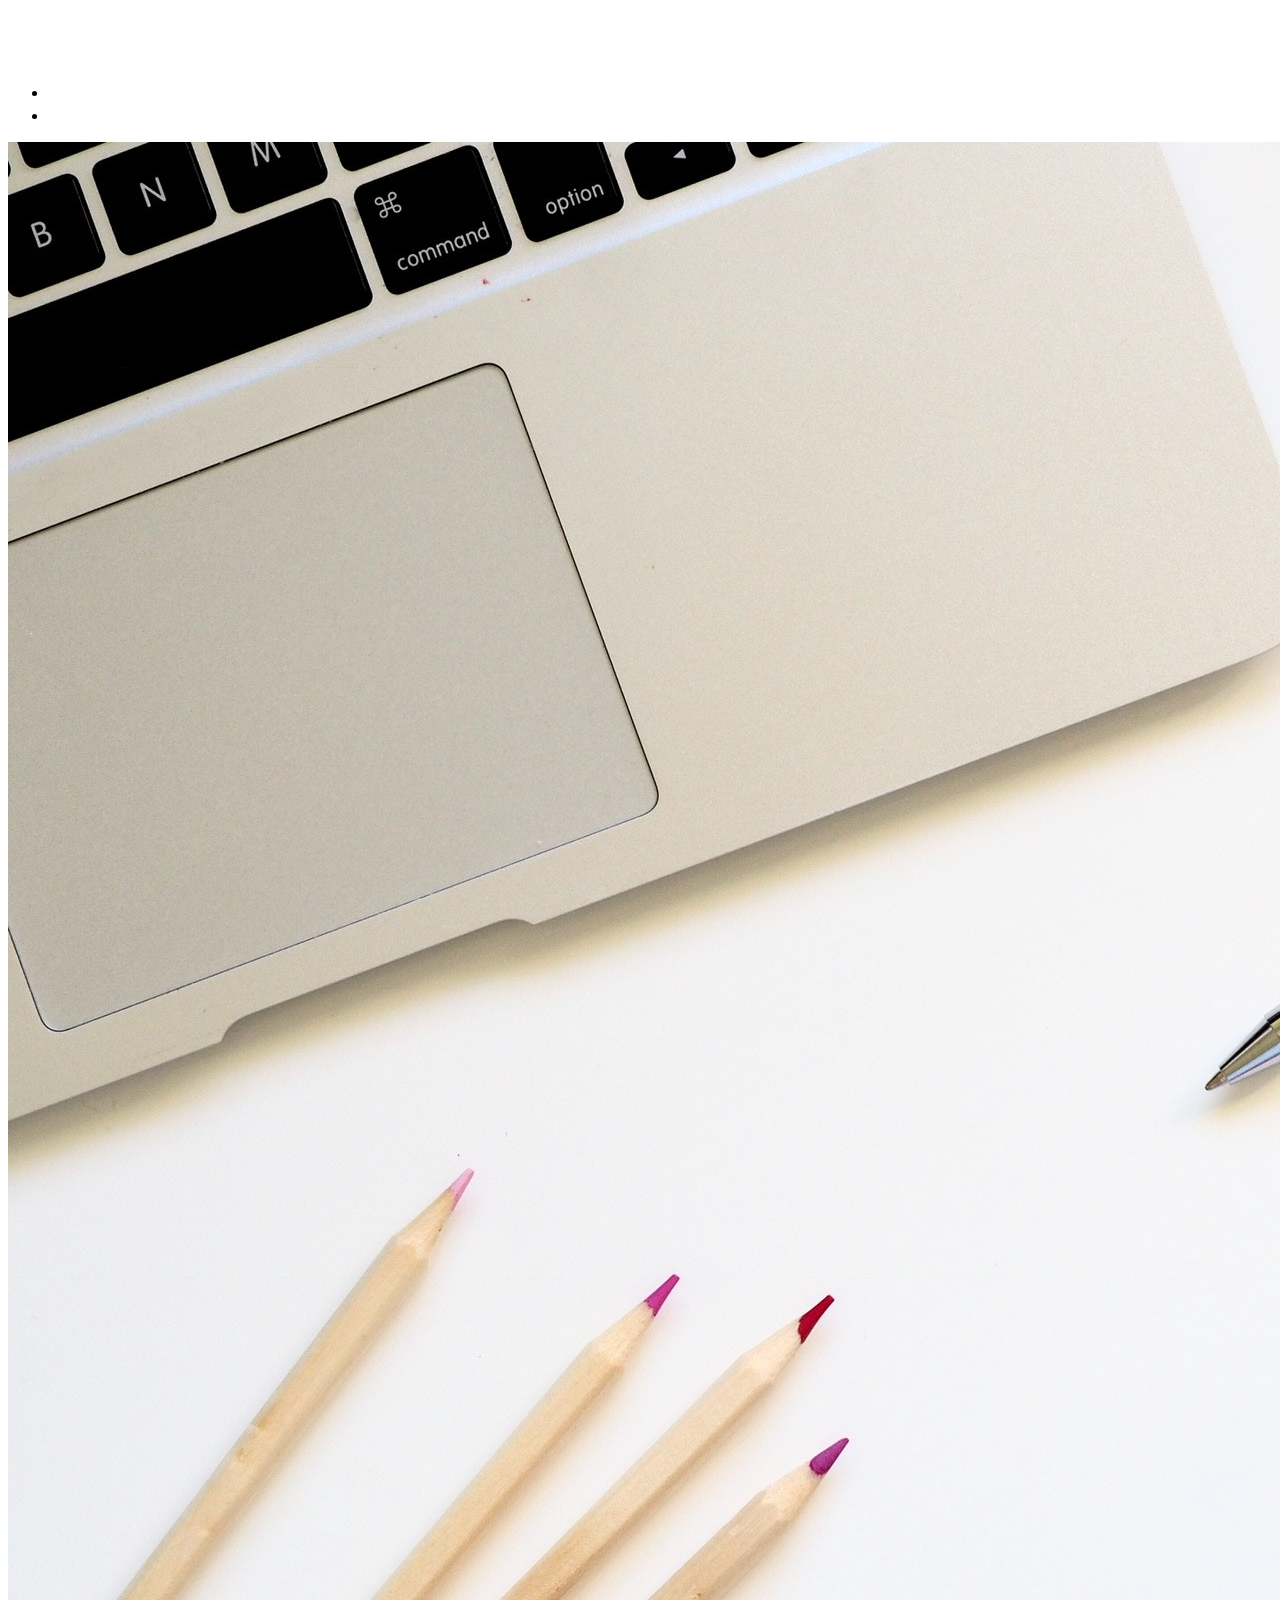
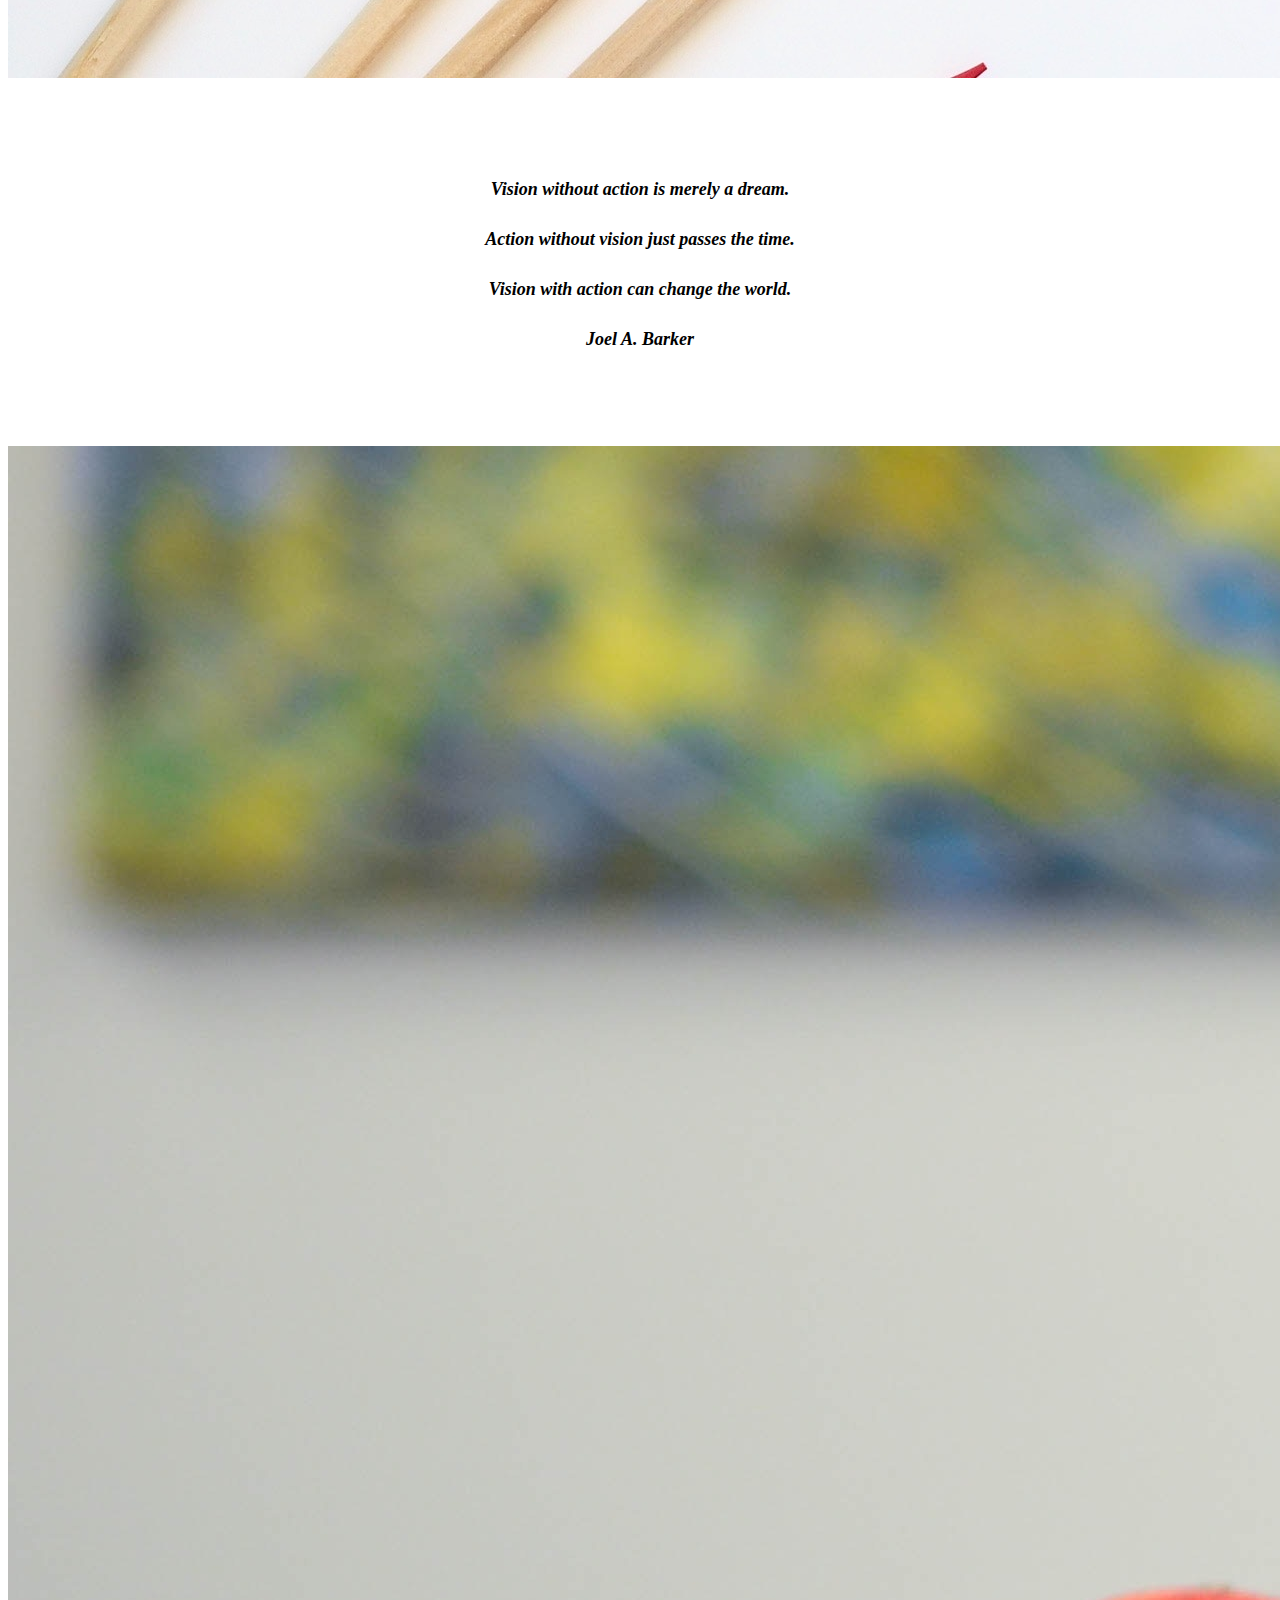
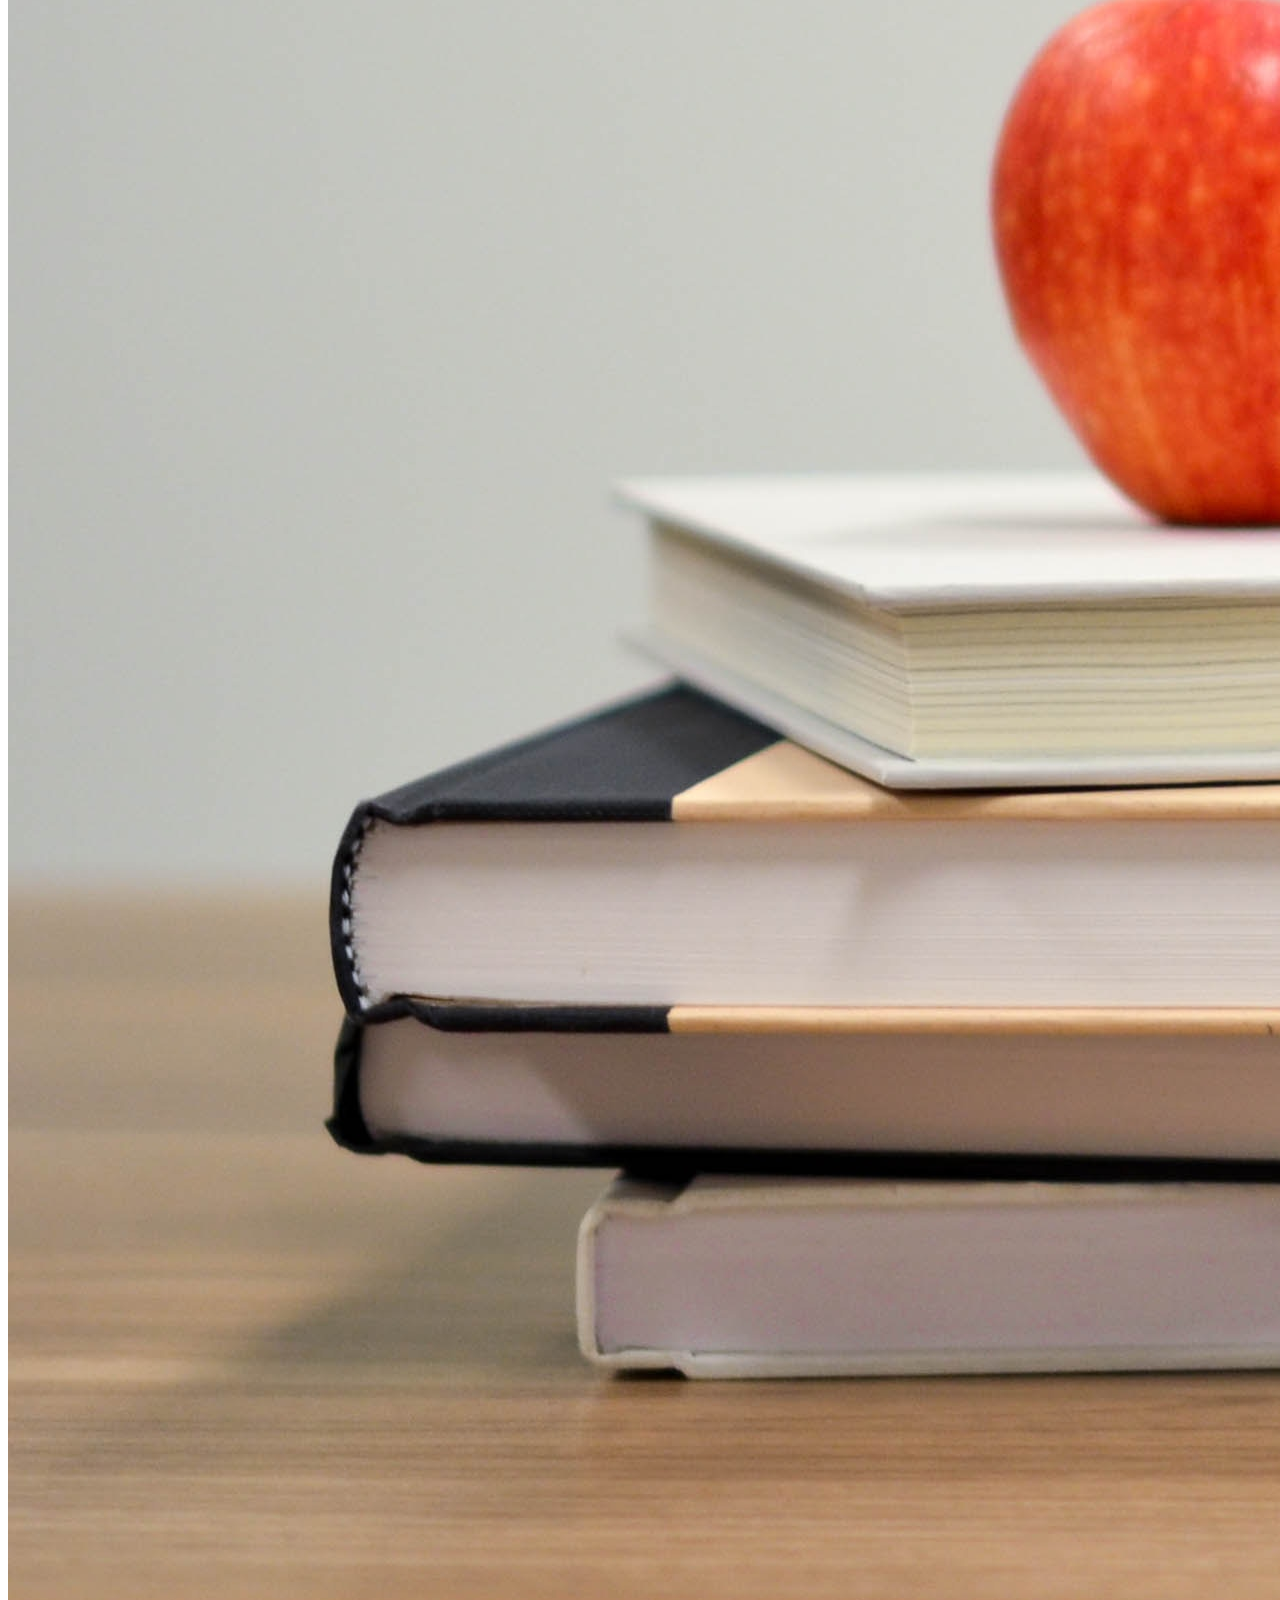
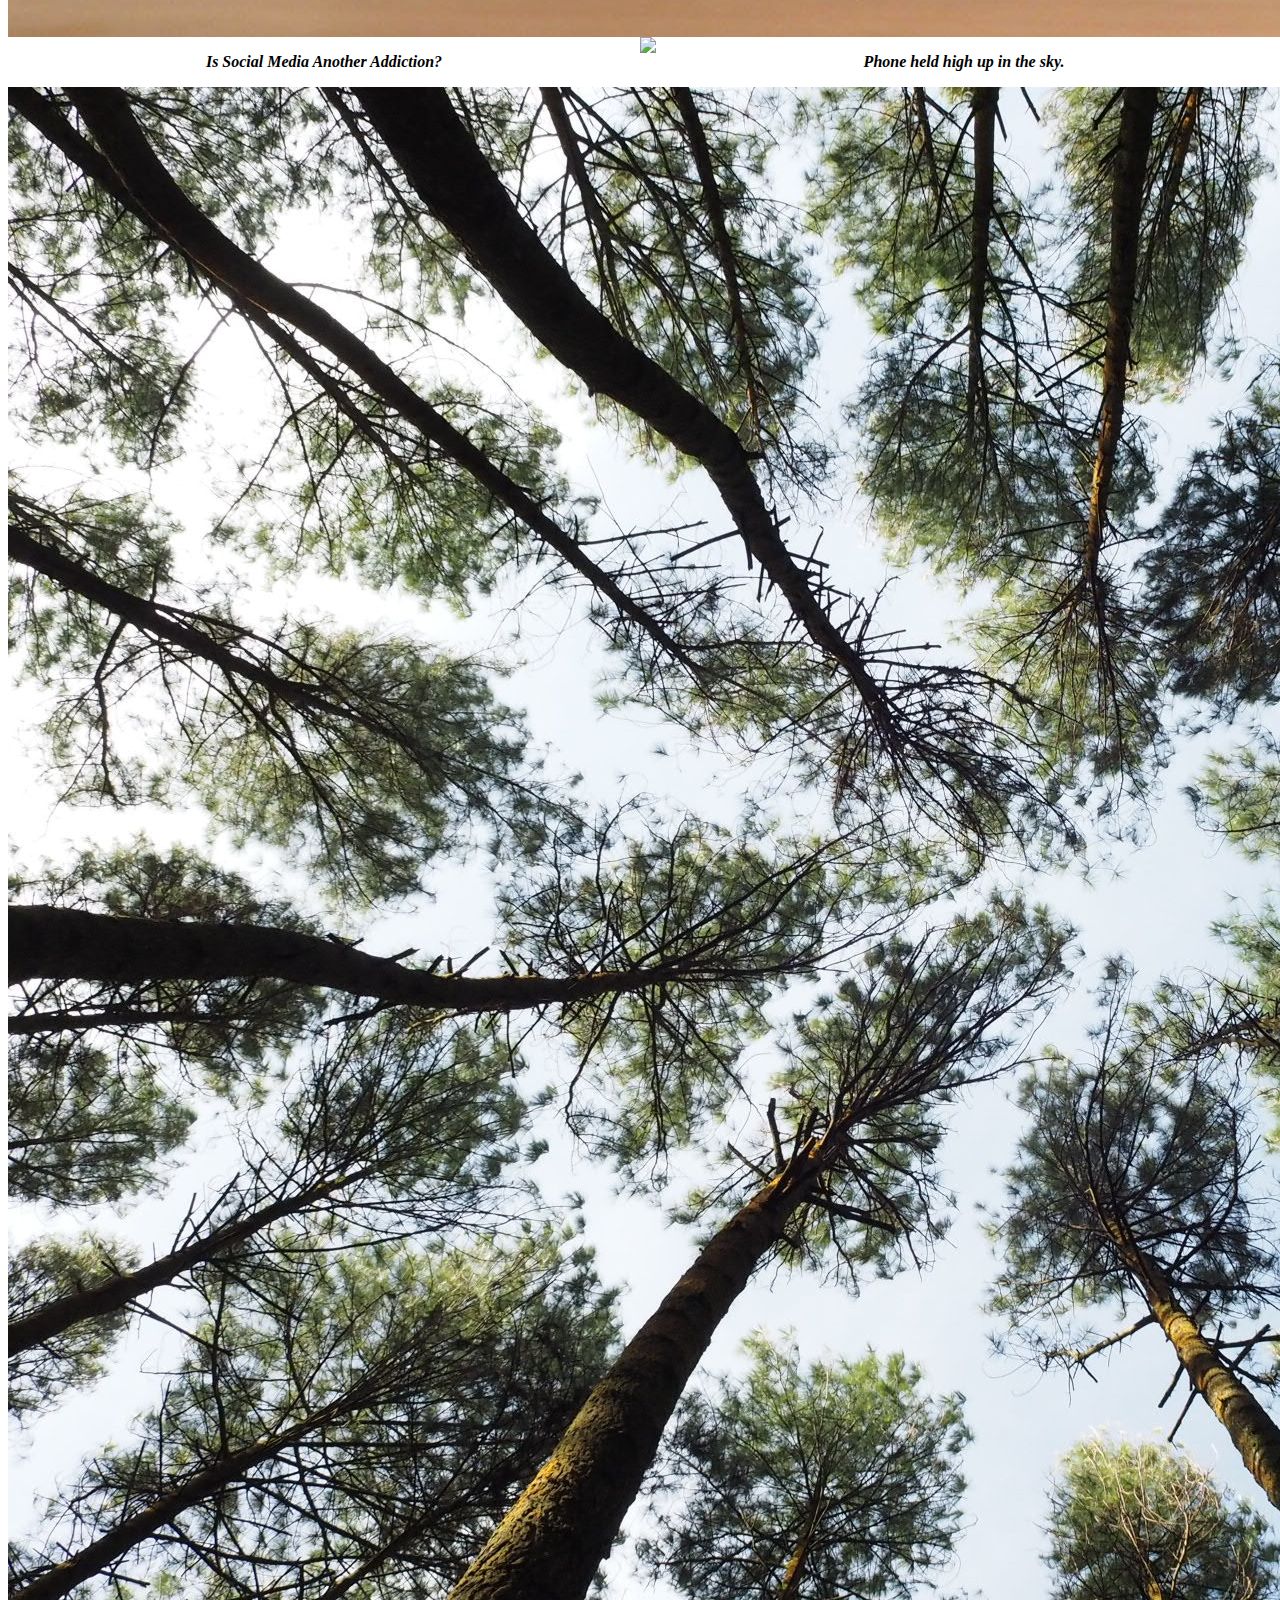
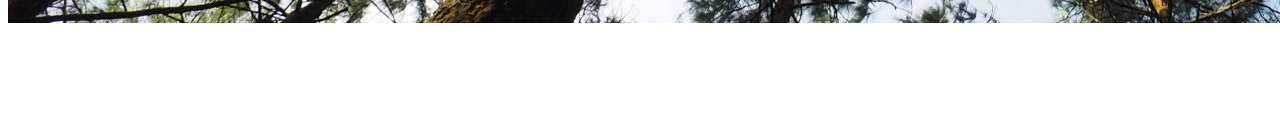
==== commit 192781dc: "Include footer and header in custom.css" ====
--- a/index.html
+++ b/index.html
@@ -10,7 +10,7 @@
 <body>
 	<header class="bg-blue-light flex items-center justify-between p-4">
 	<h1 class="text-xl">
-		<a class="no-underline text-white italic hover:text-grey-darkest " href="#">
+		<a href="#">
 			Felipe Gouzy
 		</a>
 	</h1>
@@ -18,12 +18,12 @@
 	<nav class="flex justify-end lg:block">
 		<ul class="flex items-center list-reset">
 			<li>
-				<a class="mr-4 no-underline text-white italic hover:text-grey-darkest" href="#">
+				<a href="#projects">
 					Projects
 				</a>
 			</li>
 			<li>
-				<a class="mr-4 no-underline text-white italic hover:text-grey-darkest" href="#">
+				<a href="projects-1/resume.html">
 					Resume
 				</a>
 			</li>
@@ -41,39 +41,37 @@
 
 </main>
 
- <div class="content-wrapper">
+ <div id="projects" class="content-wrapper">
 
 		<div class="content">
 		    <img src="assets/images/classroom.jpg" alt="Desk with classroom materials.">
-			<a class="py-4 text-center italic font-bold text-xl" href="https://documentcloud.adobe.com/link/track?uri=urn%3Aaaid%3Ascds%3AUS%3A6f15d967-718f-4f0a-8788-7bb21c379352">
-				Variables That Affect Student Performance
+			<a href="https://documentcloud.adobe.com/link/track?uri=urn%3Aaaid%3Ascds%3AUS%3A6f15d967-718f-4f0a-8788-7bb21c379352">
+				What Affects Student Performance?
 			</a>
-
 	    </div>
 
 		<div class="content">
 			<img src="assets/images/phone.jpg" alt="Phone held high up in the sky."> 
-		    <a class="py-4 text-center italic font-bold text-xl" href="https://documentcloud.adobe.com/link/track?uri=urn%3Aaaid%3Ascds%3AUS%3Ae0cb8cea-974e-4824-9fed-e2b1f5719cbc">Is Social Media Another Addiction?</a>
-
+		    <a href="https://documentcloud.adobe.com/link/track?uri=urn%3Aaaid%3Ascds%3AUS%3Ae0cb8cea-974e-4824-9fed-e2b1f5719cbc">Is Social Media Another Addiction?</a>
 		</div>
 		
 		<div class="content">
-			<img src="assets/images/trees.jpg" alt="">		
-			<a class="py-4 text-center italic font-bold text-xl" href="https://youtu.be/pNKFL1IGyE0">Extracurriculars Enhance Student Life On Campus</a>
+			<img src="assets/images/trees.jpg" alt="Multitude of trees">		
+			<a href="https://youtu.be/pNKFL1IGyE0">Extracurriculars Enhance Student Life </a>
 		</div>
 
   </div>
 
-  <footer class="bg-blue-light text-white flex items-center justify-between p-4">
+  <footer class="bg-blue-light text-white md:flex items-center  justify-between p-4">
 	
 		<script type="text/javascript" language="javascript"></script>
+		
 		<a href="mailto:felipegouzy@gmail.com?Subject=Inquiry" target="_top">felipegouzy@gmail.com</a>
 	 
-	<p>
-		Copyright 2019 Felipe Gouzy 
-	</p>
+		<p>
+			Copyright 2019 Felipe Gouzy 
+	    </p>
  </footer>
-	  
-		
+ 		
 </body>
 </html>--- a/assets/styles/custom.css
+++ b/assets/styles/custom.css
@@ -1,8 +1,32 @@
 
-/*-----  Typography -----*/
+/*-----  Text -----*/
+h1 a {
 
-.quote {
-   
+  text-decoration: none;
+  color: white; 
+  font-family: "Avenir Next";
+  font-style: italic;
+  font-size: 2rem; 
+}
+
+h1 a:hover {
+  color: #3D4852;
+}
+
+li a {
+  margin-right: 1rem;
+  text-decoration: none;
+  color: white; 
+  font-family: "Avenir Next";
+  font-style: italic; 
+  font-size: 1.25rem;
+}
+
+li a:hover {
+  color: #3D4852;
+}
+
+.quote {  
    flex-wrap: wrap;
    padding: 4rem;
    text-align: center;
@@ -13,12 +37,41 @@
    line-height: 50px;
 }
 
-.content a {
+ .content,
+ .content a {
+  color:black;
+  line-height:50px;
+  text-decoration: none;
   text-align: center;
   font-family: "Avenir Next";
   font-style: italic;
   font-weight: bold;
  }
+
+.content a:hover {
+  color: #6CB2EB;
+ }
+
+footer a {
+  text-decoration: none;
+  color: white; 
+  font-family: "Avenir Next";
+  font-style: italic; 
+  font-size: 1.25rem;
+}
+
+footer a:hover {
+  color: #3D4852;
+}
+
+footer p {
+  line-height: 50px;
+  text-decoration: none;
+  color: white; 
+  font-family: "Avenir Next";
+  font-style: italic; 
+  font-size: 1.25rem;
+}
 
 /*-------- Grid --------*/
 
@@ -34,6 +87,6 @@
 
 .content:nth-child(even) >img {
   order:2;
-  }
+}
 
 }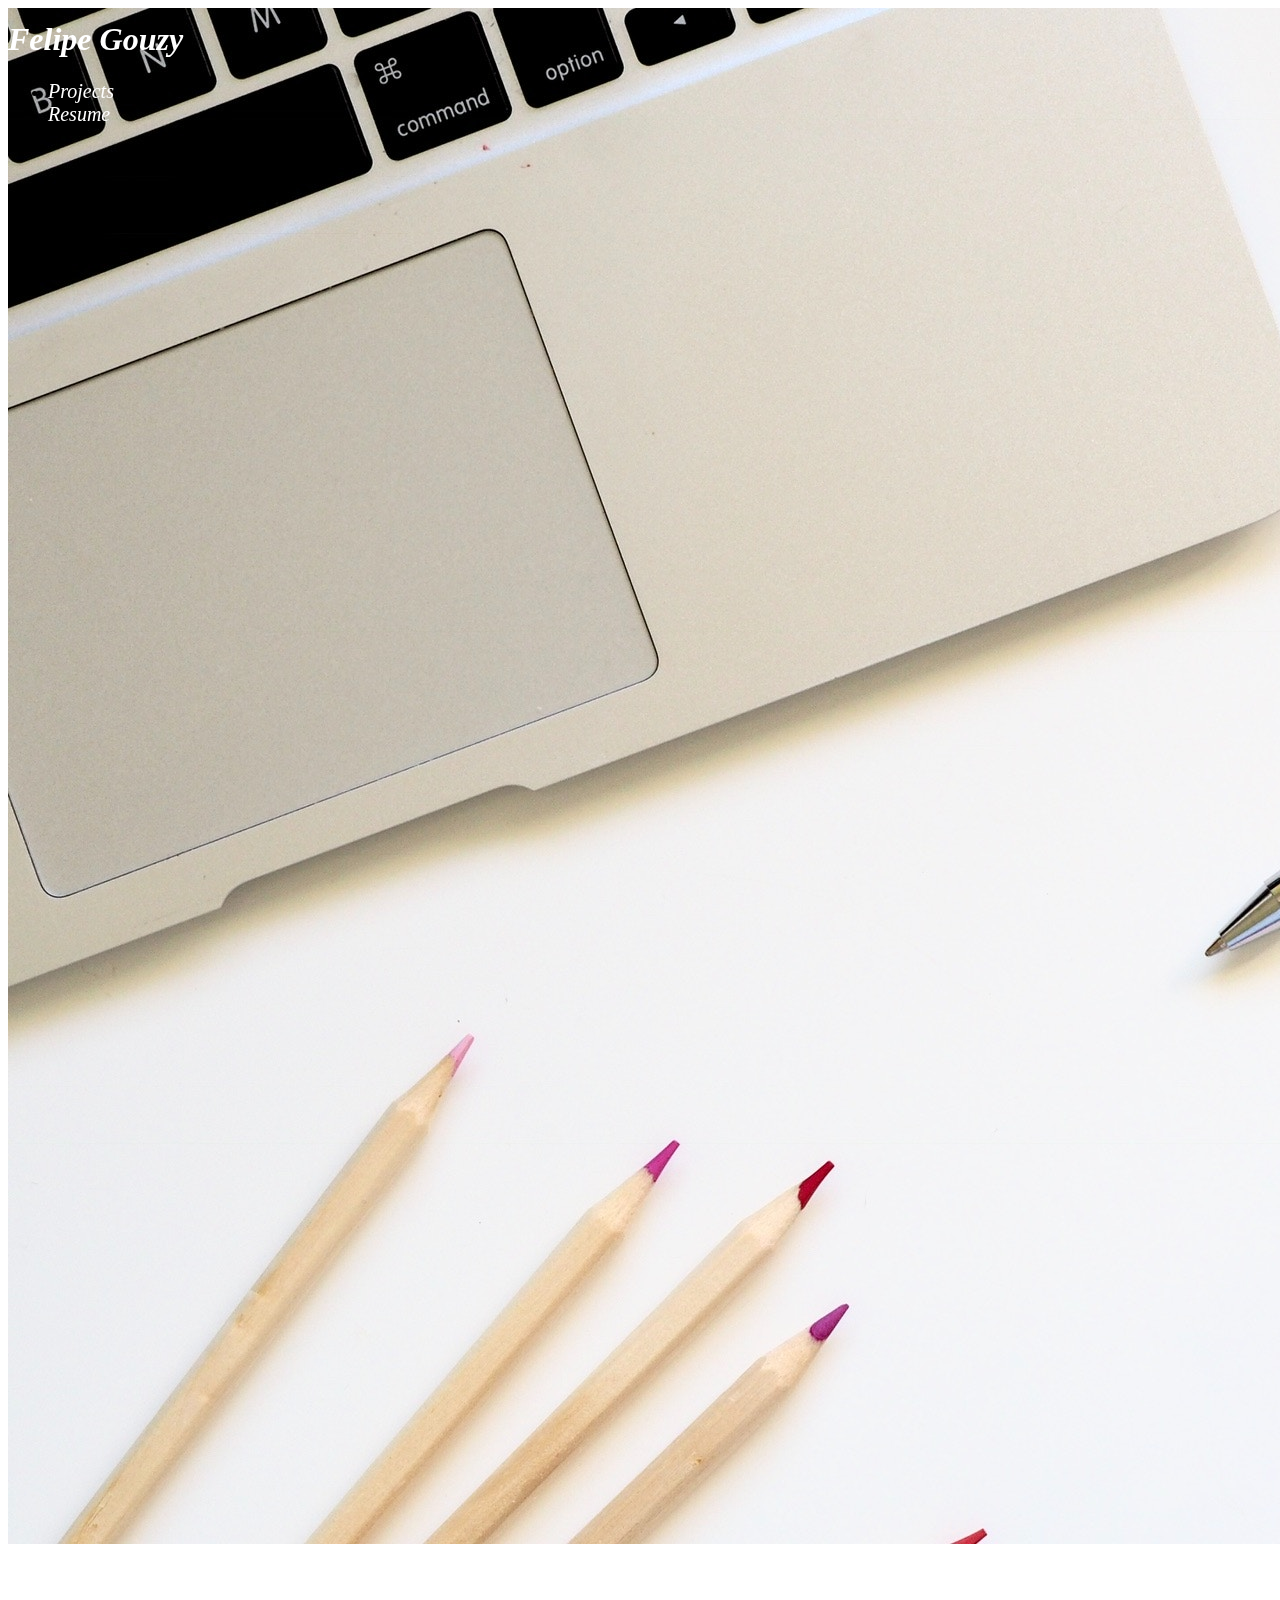
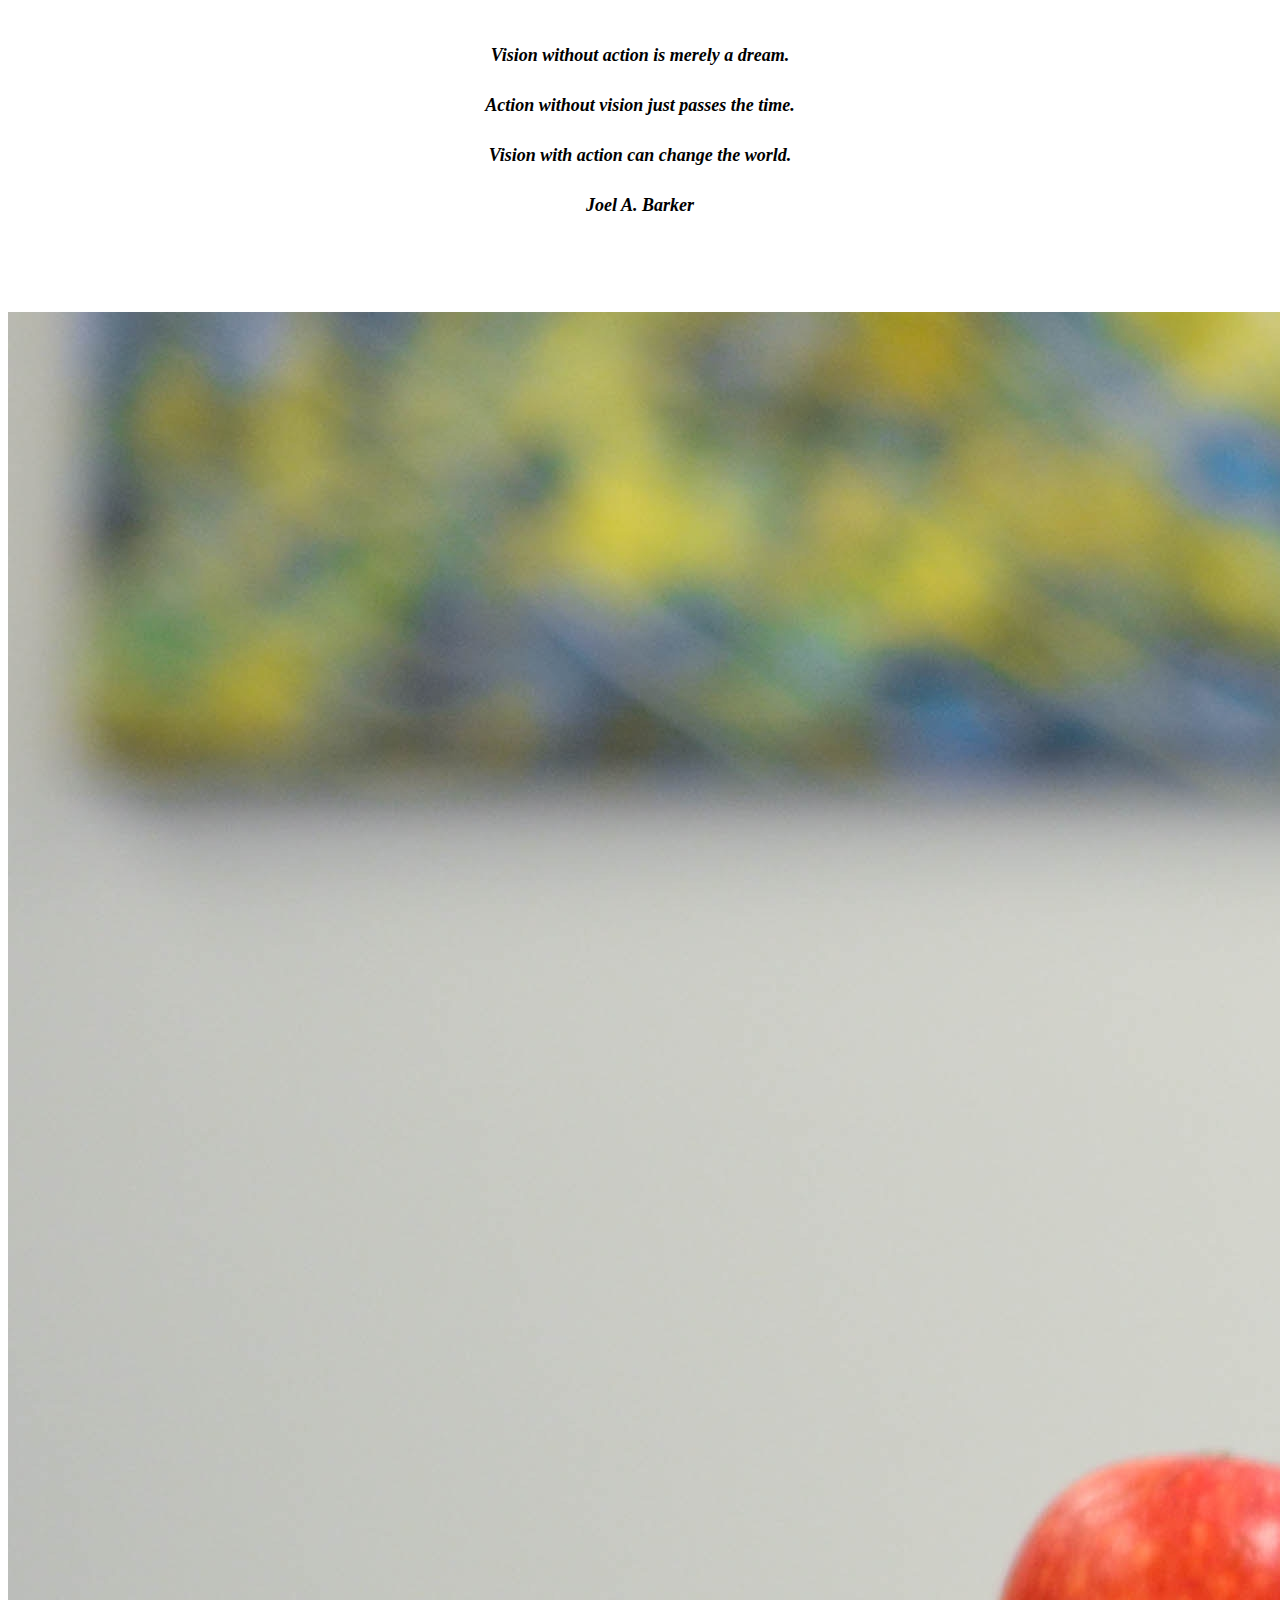
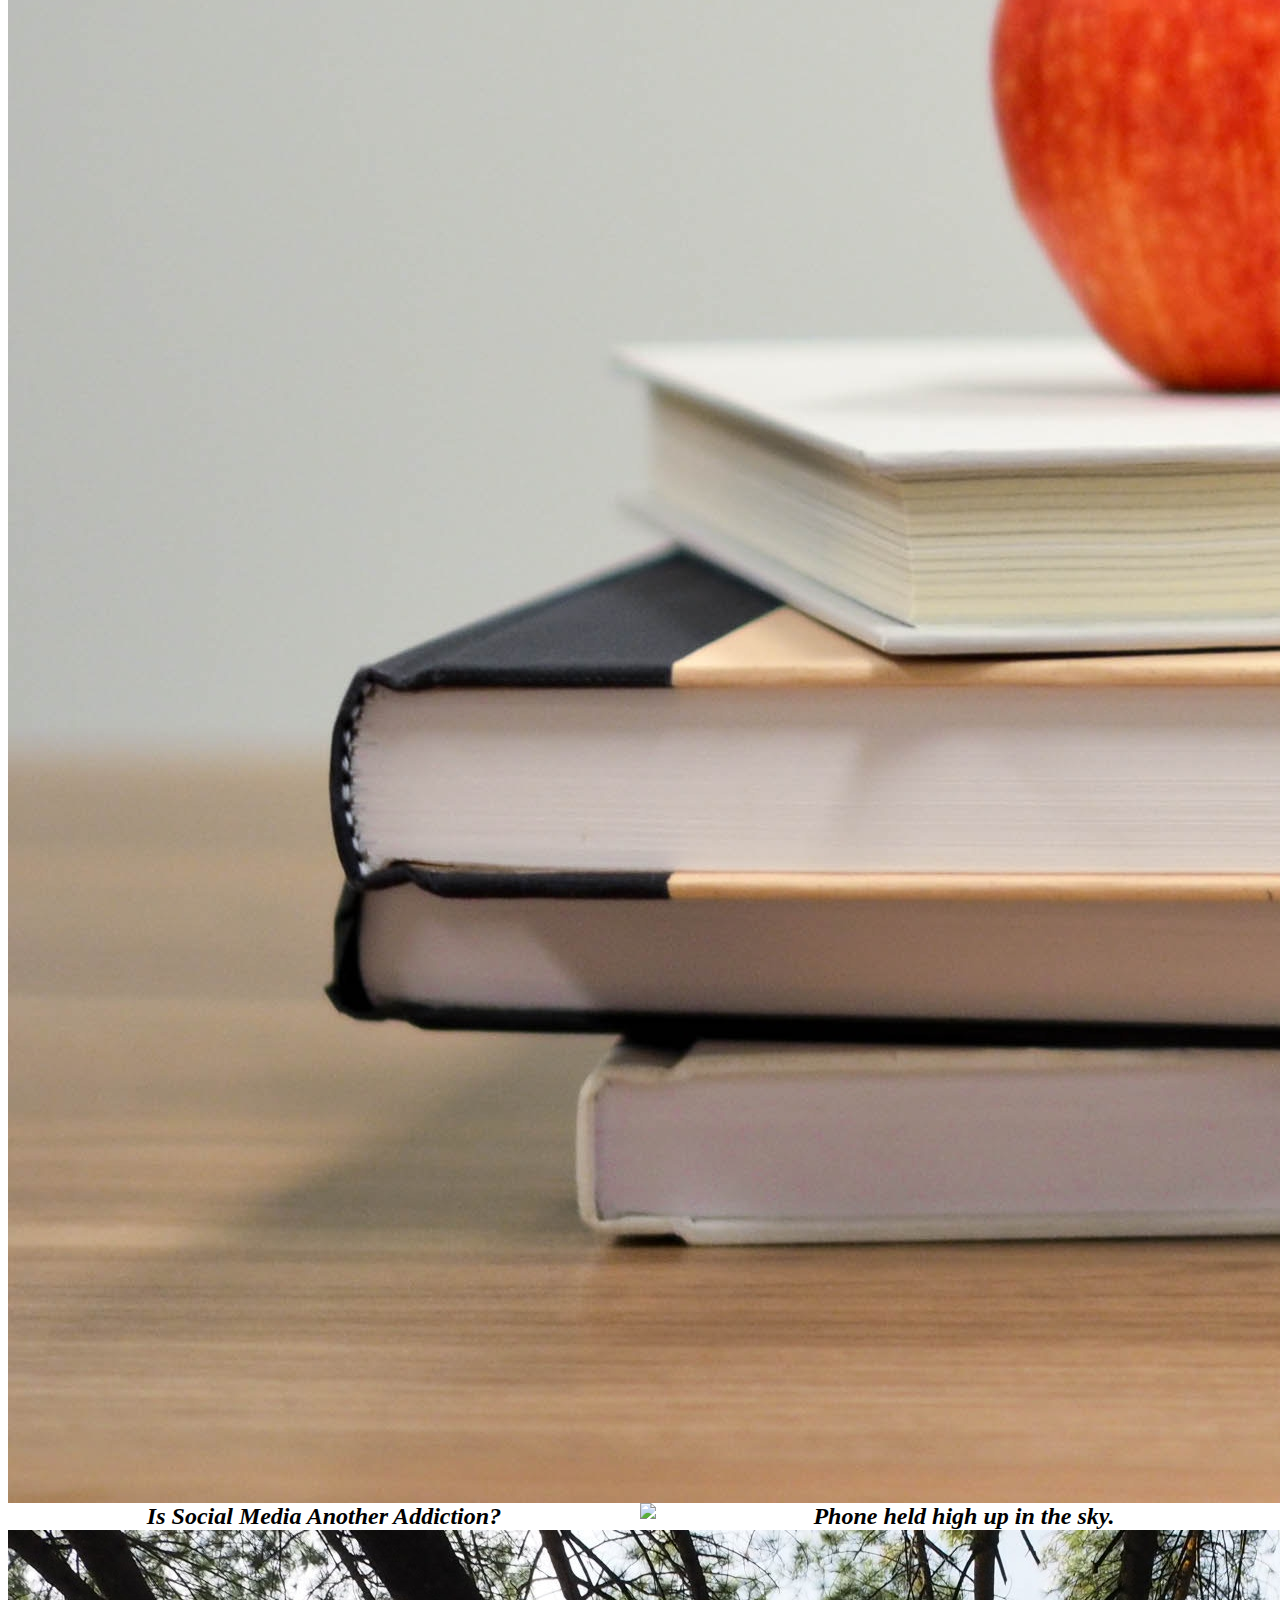
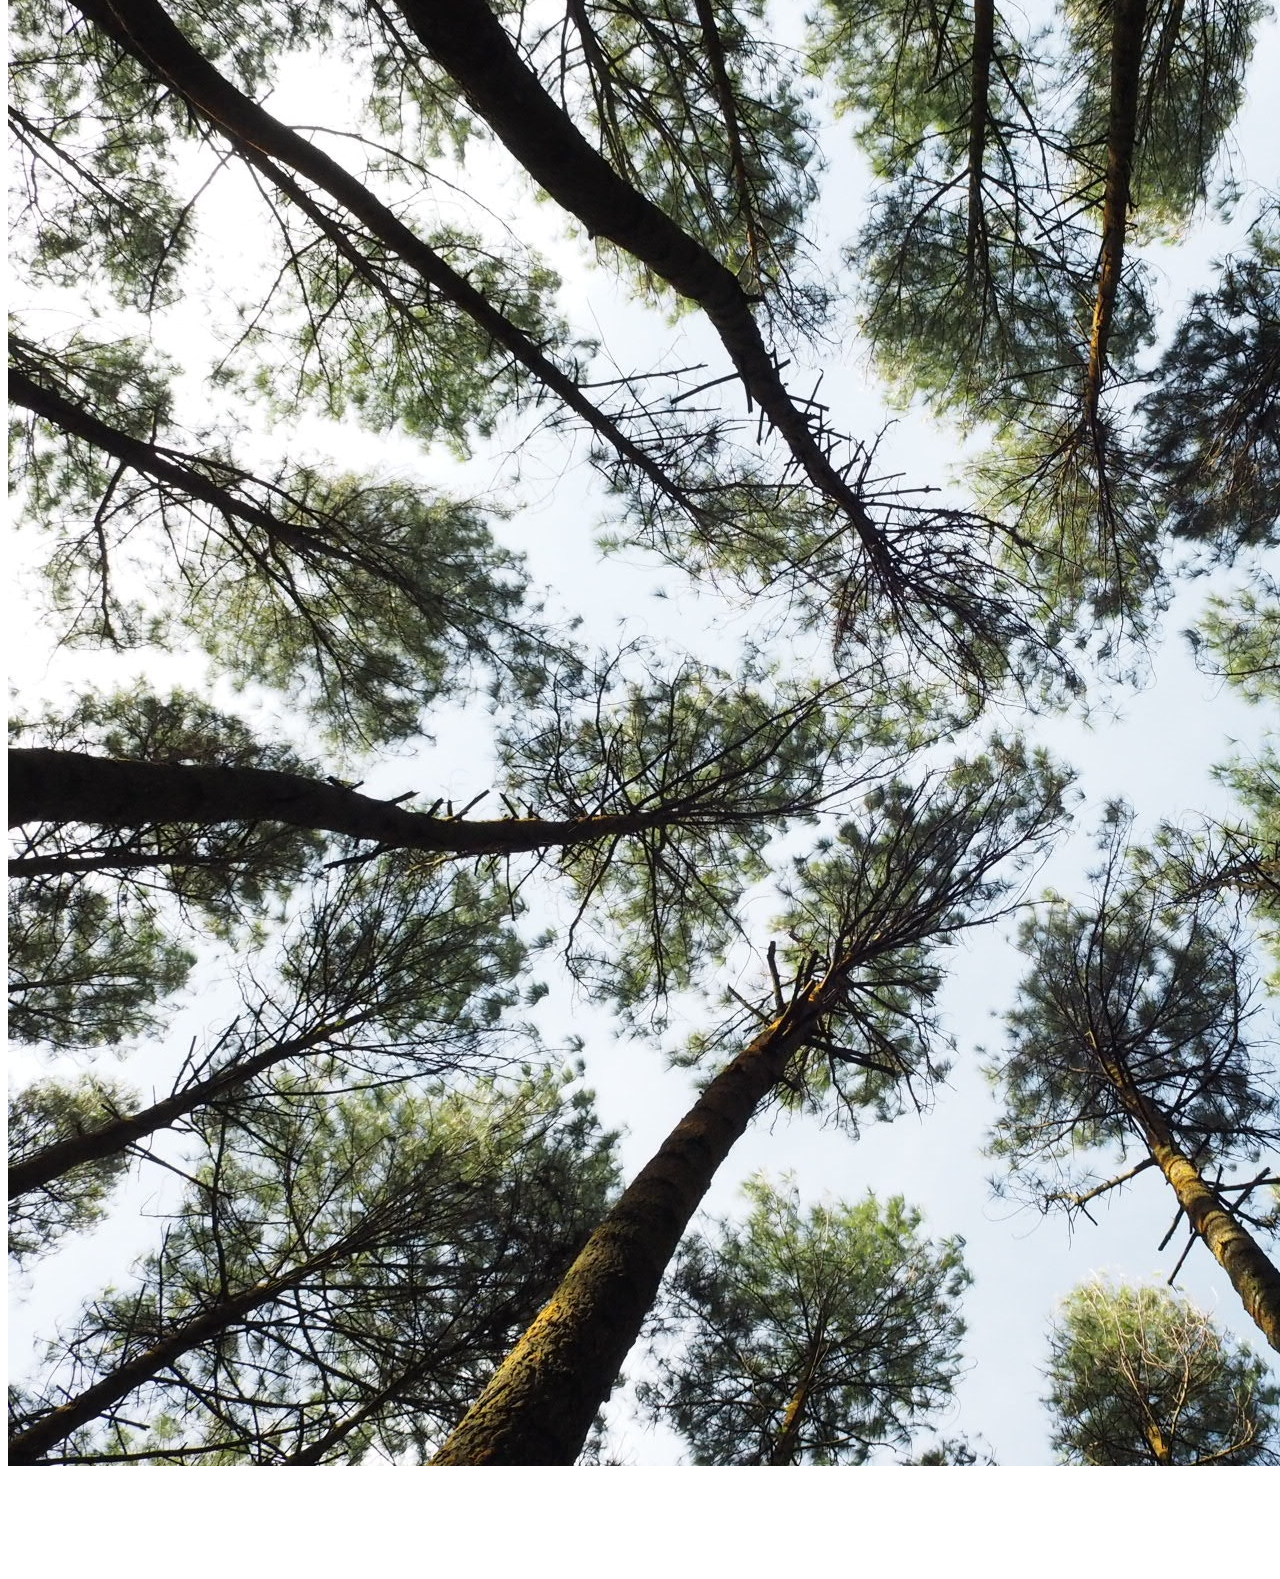
==== commit 4762b2da: "Add content to resume.html, create grid for resume content, add sticky header, align footer text cen" ====
--- a/index.html
+++ b/index.html
@@ -5,10 +5,11 @@
 	<meta name="viewport" content="width=device-width, initial-scale=1.0, maximum-scale=1.0, minimum-scale=1.0">
 	<link href="https://cdn.jsdelivr.net/npm/tailwindcss/dist/tailwind.min.css" rel="stylesheet">
 	<link rel="stylesheet" href="assets/styles/custom.css">
+	<link rel="stylesheet" href="resume.html">
 	<title>Felipe Gouzy</title>
 </head>
 <body>
-	<header class="bg-blue-light flex items-center justify-between p-4">
+	<header class="bg-blue-light flex items-center justify-between p-4" id="myHeader">
 	<h1 class="text-xl">
 		<a href="#">
 			Felipe Gouzy
@@ -23,7 +24,7 @@
 				</a>
 			</li>
 			<li>
-				<a href="projects-1/resume.html">
+				<a href="resume.html">
 					Resume
 				</a>
 			</li>
@@ -62,7 +63,7 @@
 
   </div>
 
-  <footer class="bg-blue-light text-white md:flex items-center  justify-between p-4">
+  <footer class="bg-blue-light text-white md:flex sm:text-center  md: text-center items-center  justify-between p-4">
 	
 		<script type="text/javascript" language="javascript"></script>
 		
@@ -72,6 +73,21 @@
 			Copyright 2019 Felipe Gouzy 
 	    </p>
  </footer>
- 		
+ 
+ <script>
+window.onscroll = function() {myFunction()};
+
+var header = document.getElementById("myHeader");
+var sticky = header.offsetTop;
+
+function myFunction() {
+  if (window.pageYOffset > sticky) {
+    header.classList.add("sticky");
+  } else {
+    header.classList.remove("sticky");
+  }
+}
+</script>
+
 </body>
 </html>--- a/assets/styles/custom.css
+++ b/assets/styles/custom.css
@@ -1,5 +1,12 @@
 
-/*-----  Text -----*/
+/*-----  Text & Alignment -----*/
+
+#myHeader {
+  position: fixed;
+  top: 0;
+  width: 100%;
+}
+
 h1 a {
 
   text-decoration: none;
@@ -25,6 +32,10 @@
 li a:hover {
   color: #3D4852;
 }
+.font {
+  font-family: "Avenir Next";
+  font-style: italic; 
+}
 
 .quote {  
    flex-wrap: wrap;
@@ -37,15 +48,18 @@
    line-height: 50px;
 }
 
+
  .content,
  .content a {
-  color:black;
-  line-height:50px;
-  text-decoration: none;
-  text-align: center;
+  align-items: center;
+  color: black;
   font-family: "Avenir Next";
+  font-size: 24px;
   font-style: italic;
   font-weight: bold;
+  justify-content: space-between;
+  text-align: center;
+  text-decoration: none;
  }
 
 .content a:hover {
@@ -87,6 +101,6 @@
 
 .content:nth-child(even) >img {
   order:2;
-}
+ }
 
 }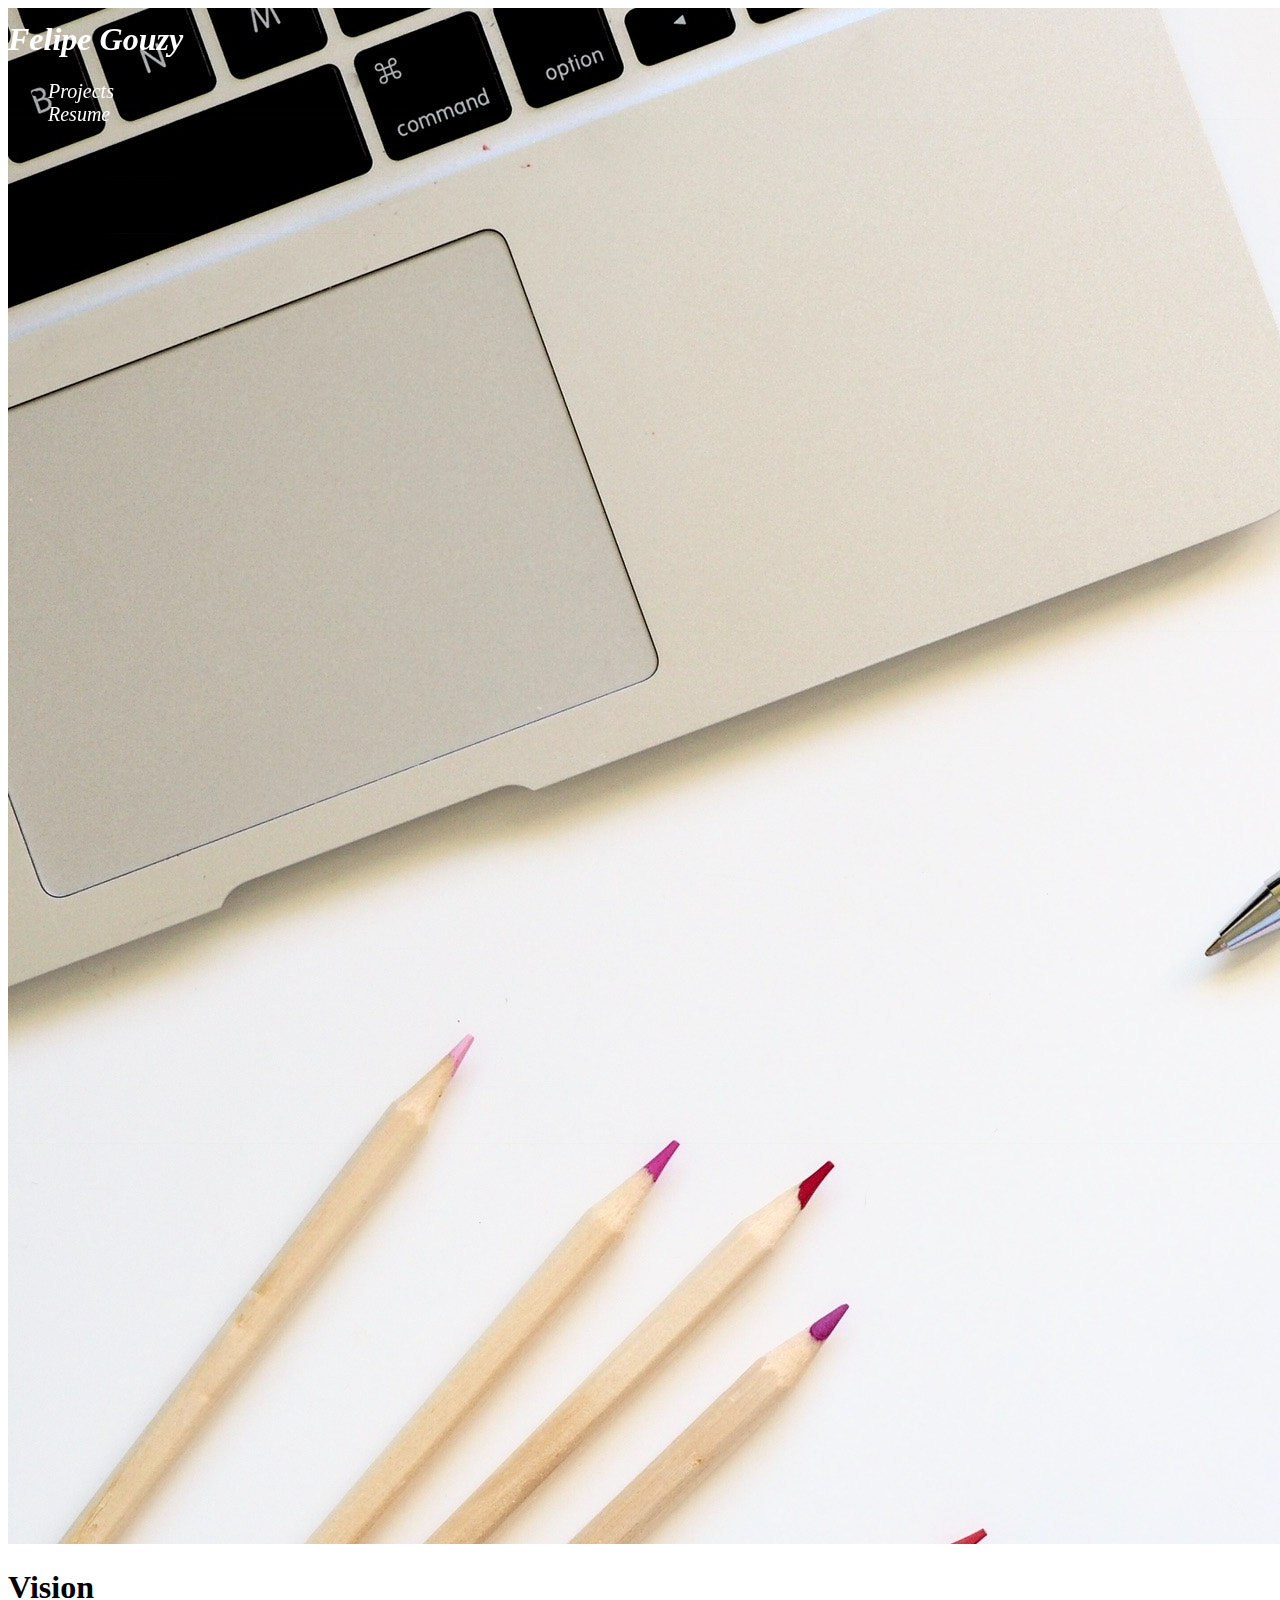
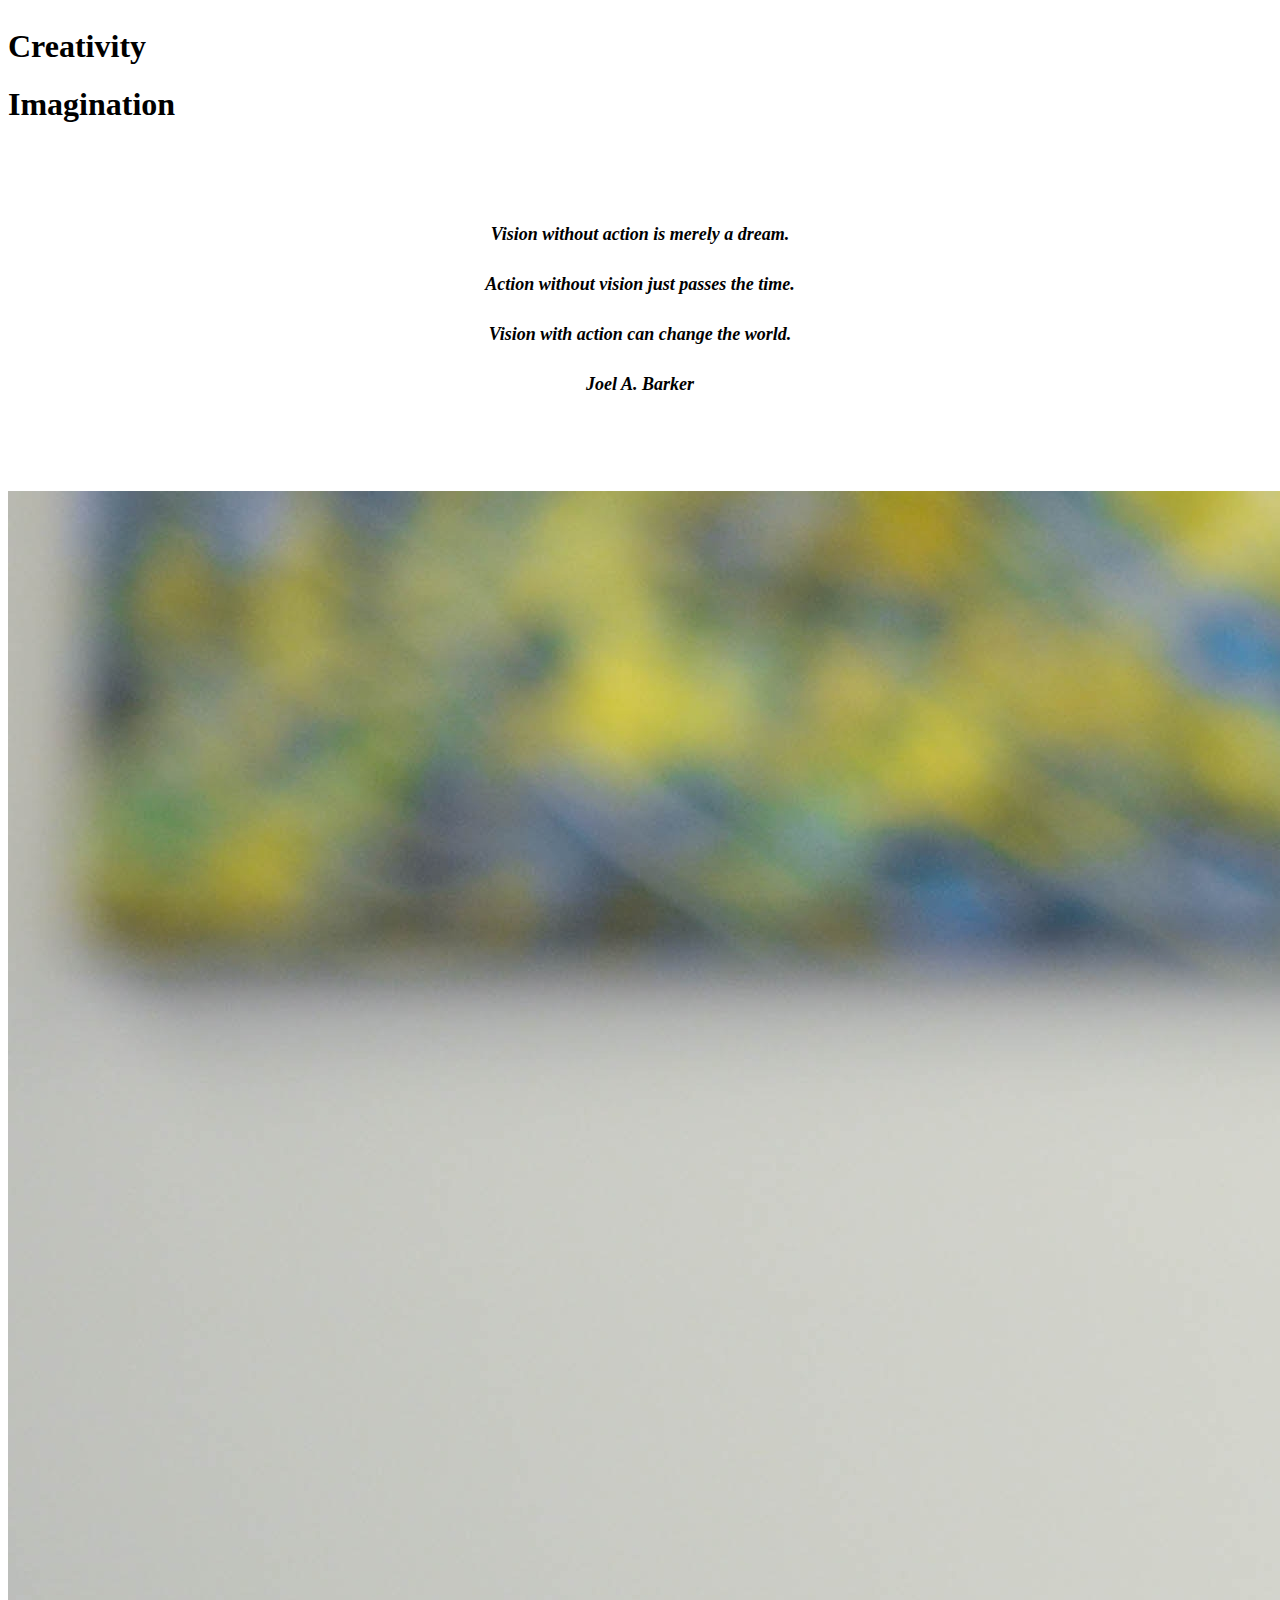
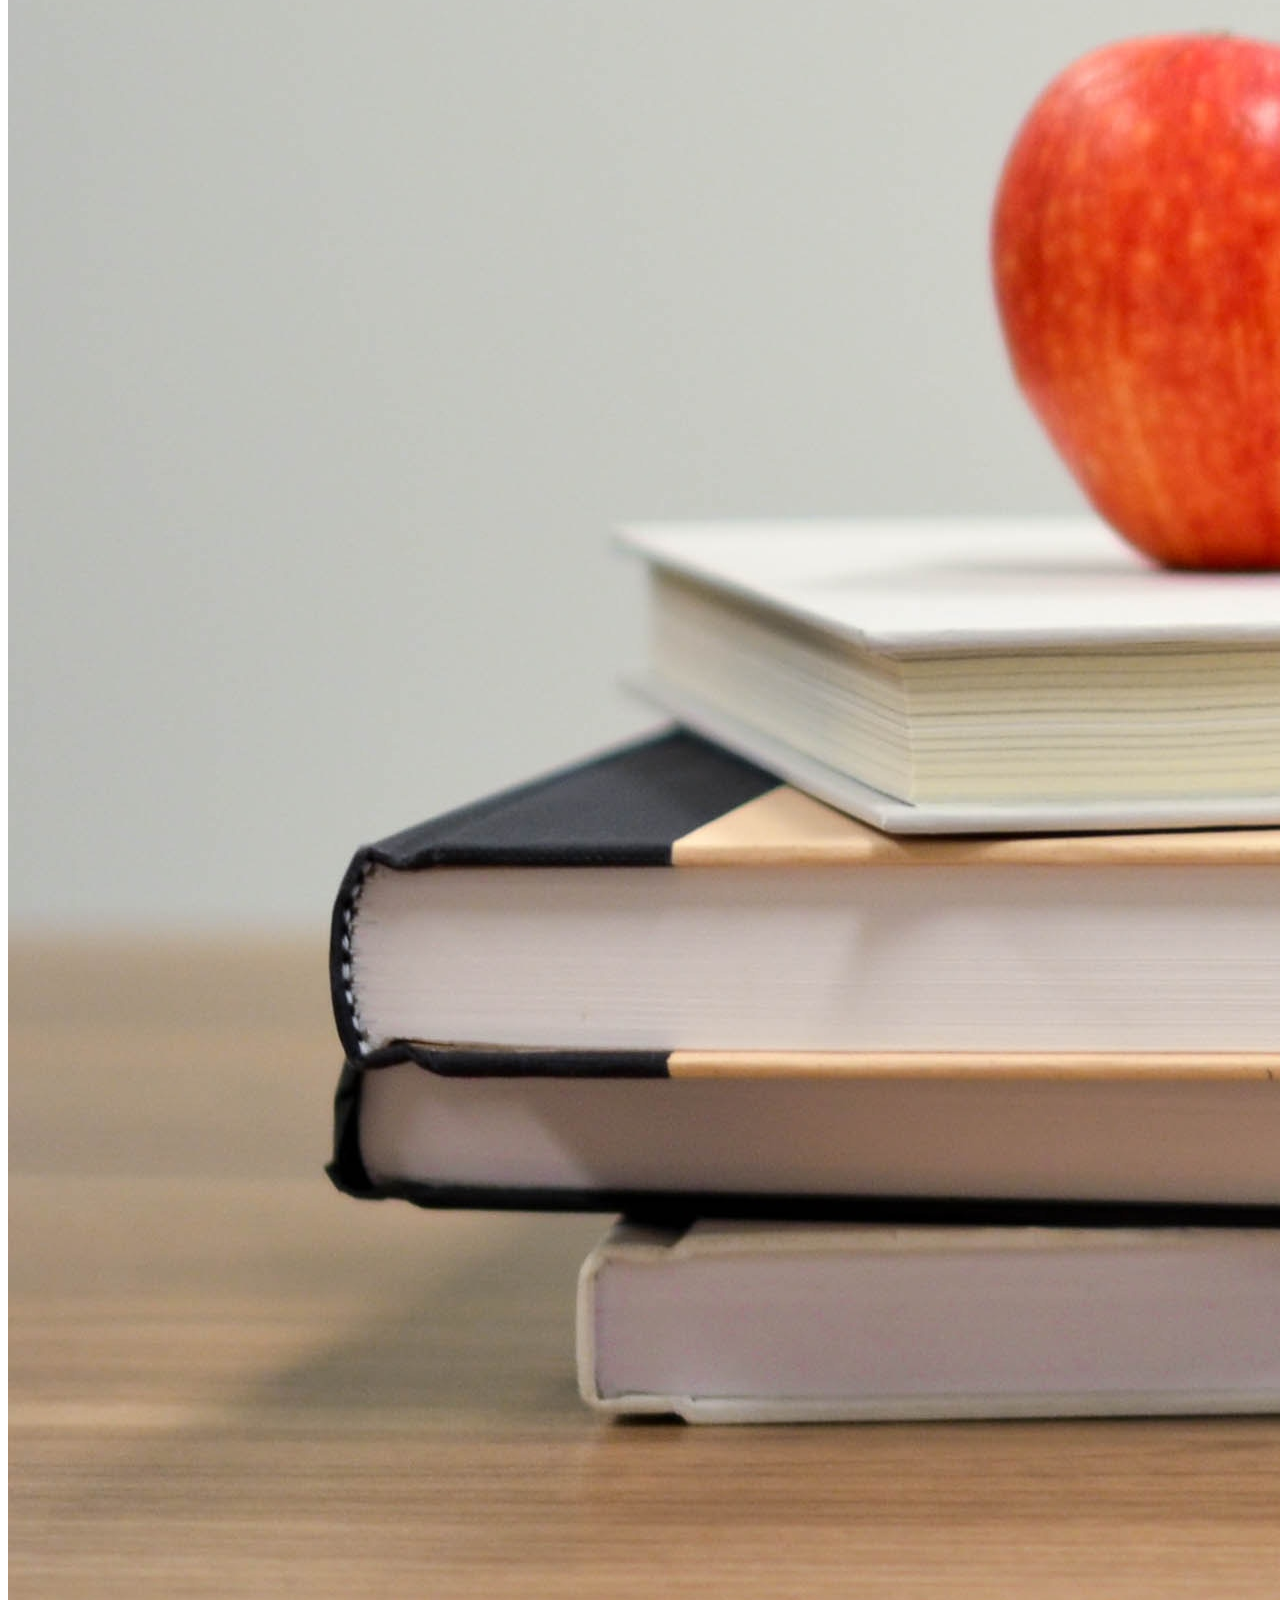
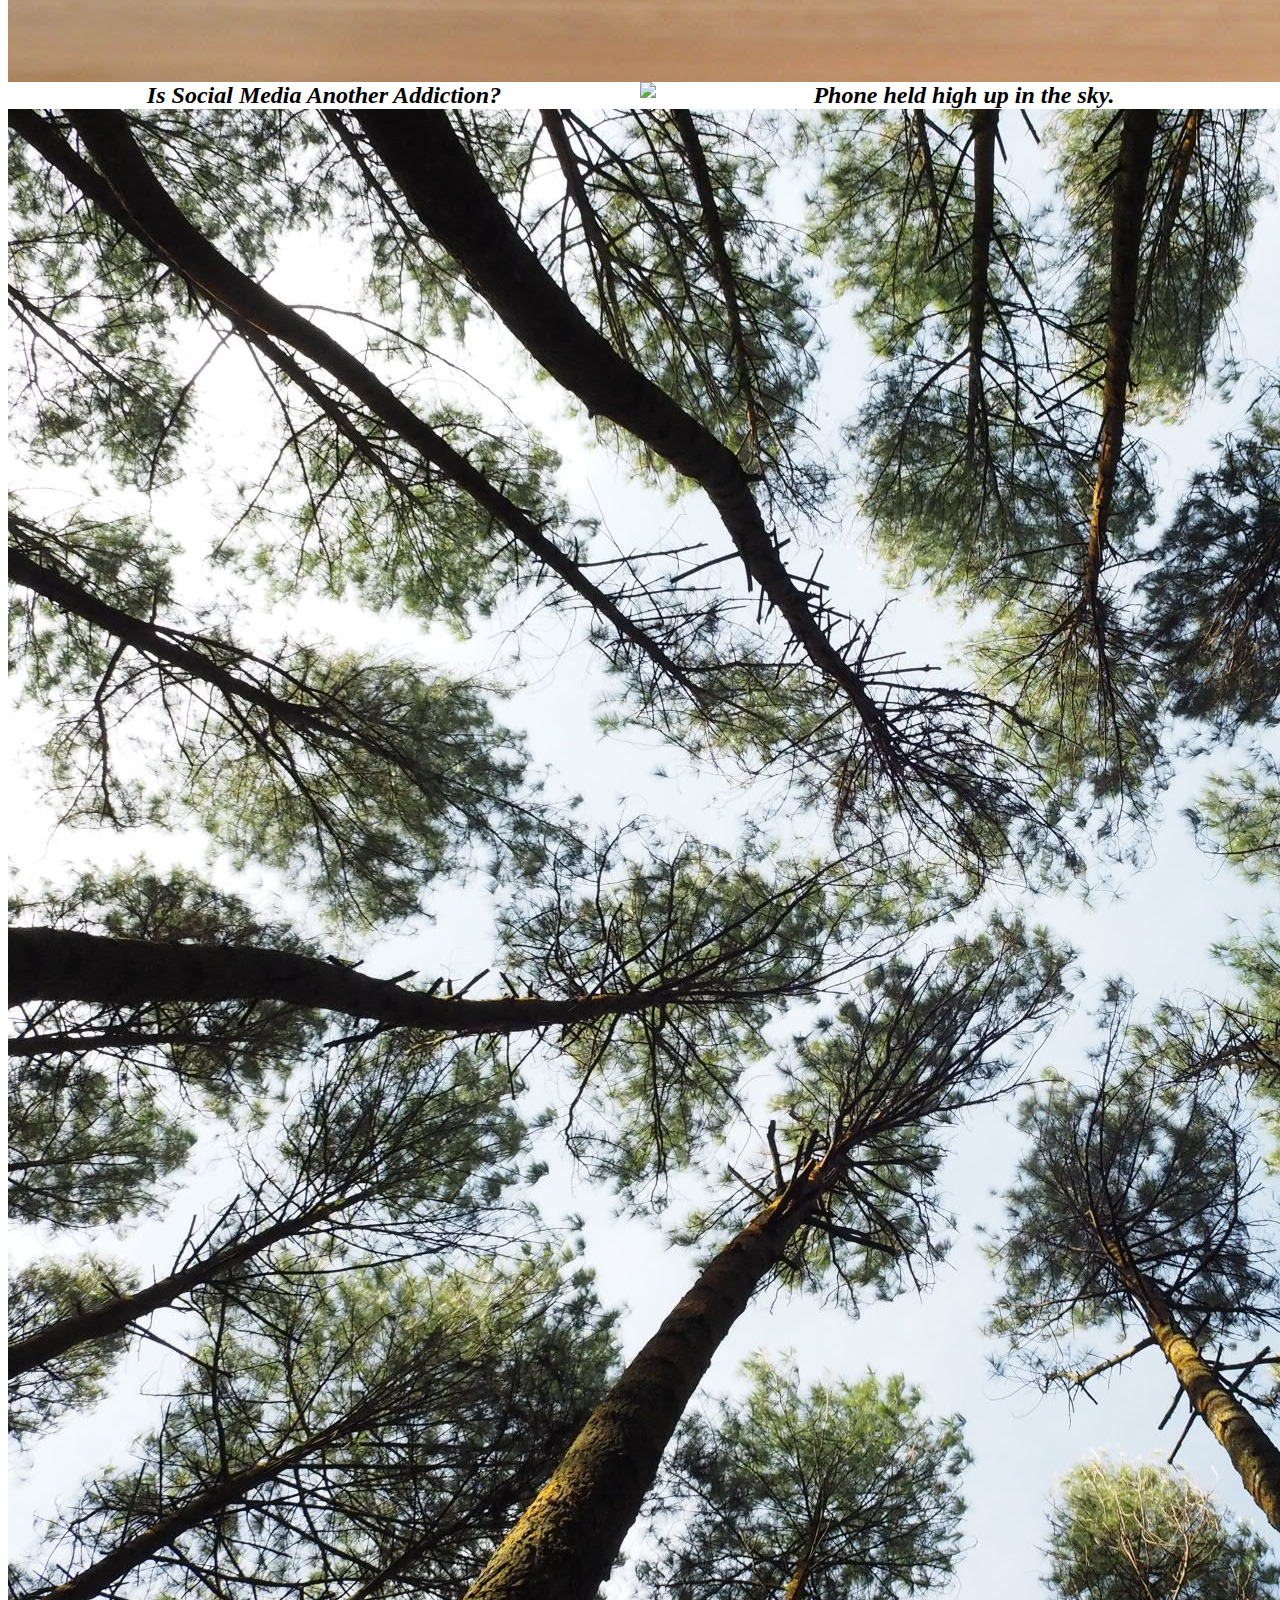
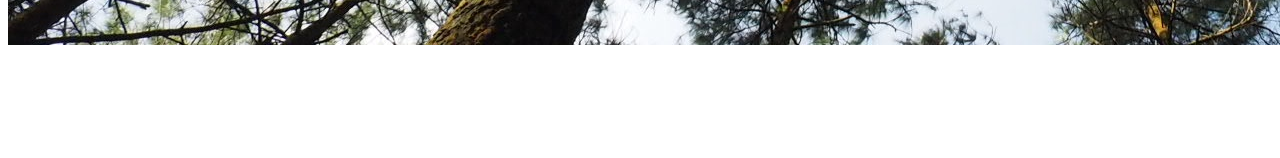
==== commit e30e1c0d: "Rearrange custom.css, add image container, and add image text" ====
--- a/index.html
+++ b/index.html
@@ -1,9 +1,10 @@
-<!DOCTYPE html>
+ <!DOCTYPE html>
 <html lang="en">
 <head>
 	<meta charset="UTF-8">
 	<meta name="viewport" content="width=device-width, initial-scale=1.0, maximum-scale=1.0, minimum-scale=1.0">
 	<link href="https://cdn.jsdelivr.net/npm/tailwindcss/dist/tailwind.min.css" rel="stylesheet">
+	<link rel="stylesheet" href="https://cdnjs.cloudflare.com/ajax/libs/animate.css/3.7.0/animate.min.css">
 	<link rel="stylesheet" href="assets/styles/custom.css">
 	<link rel="stylesheet" href="resume.html">
 	<title>Felipe Gouzy</title>
@@ -32,15 +33,25 @@
 	</nav>
 </header>
 
-<main>
-	
-	<img class="hero-image" src="assets/images/hero-image.jpg" alt="Office Supplies">
-	
-	<p class="quote">
-		Vision without action is merely a dream. <br> Action without vision just passes the time.</br>Vision with action can change the world. <br>Joel A. Barker</br>	
-	</p>
+<div class="container">	
+		
+		<img src="assets/images/hero-image.jpg" alt="Office Supplies">
+		<h1 class="top-right">
+			Vision
+		</h1>
+		<h1 class="center-left">
+			Creativity
+		</h1>
+		<h1 class="bottom-right">
+			Imagination
+		</h1>
+</div>
 
-</main>
+<div>		
+		<p class="quote">
+			Vision without action is merely a dream. <br> Action without vision just passes the time.</br>Vision with action can change the world. <br>Joel A. Barker</br>	
+		</p>
+ </div>
 
  <div id="projects" class="content-wrapper">
 
--- a/assets/styles/custom.css
+++ b/assets/styles/custom.css
@@ -1,10 +1,72 @@
-
-/*-----  Text & Alignment -----*/
+/*------ All Pages -----*/
 
 #myHeader {
   position: fixed;
   top: 0;
   width: 100%;
+}
+
+footer a {
+  color: white; 
+  font-family: "Avenir Next";
+  font-style: italic; 
+  font-size: 1.25rem;
+  text-decoration: none;
+}
+
+footer a:hover {
+  color: #3D4852;
+}
+
+footer p {
+  color: white;
+  font-family: "Avenir Next";
+  font-style: italic; 
+  font-size: 1.25rem;
+  line-height: 50px;
+  text-decoration: none; 
+}
+
+/*------ Home Page -----*/
+
+.container {
+
+}
+
+.content,
+.content a {
+  align-items: center;
+  color: black;
+  font-family: "Avenir Next";
+  font-size: 24px;
+  font-style: italic;
+  font-weight: bold;
+  justify-content: space-between;
+  text-align: center;
+  text-decoration: none;
+ }
+
+.content a:hover {
+  color: #6CB2EB;
+ }
+
+
+.quote {  
+   flex-wrap: wrap;
+   font-family: "Avenir Next";
+   font-size: 18px;
+   font-style: italic;
+   font-weight: bold;
+   line-height: 50px;
+   padding: 4rem;
+   text-align: center;
+}
+
+/*---- Resume Page ----*/
+
+.font {
+  font-family: "Avenir Next";
+  font-style: italic; 
 }
 
 h1 a {
@@ -21,86 +83,33 @@
 }
 
 li a {
-  margin-right: 1rem;
-  text-decoration: none;
-  color: white; 
+  color: white;
   font-family: "Avenir Next";
   font-style: italic; 
   font-size: 1.25rem;
+  margin-right: 1rem;
+  text-decoration: none;
 }
 
 li a:hover {
   color: #3D4852;
 }
-.font {
-  font-family: "Avenir Next";
-  font-style: italic; 
-}
-
-.quote {  
-   flex-wrap: wrap;
-   padding: 4rem;
-   text-align: center;
-   font-family: "Avenir Next";
-   font-size: 18px;
-   font-weight: bold;
-   font-style: italic;
-   line-height: 50px;
-}
 
 
- .content,
- .content a {
-  align-items: center;
-  color: black;
-  font-family: "Avenir Next";
-  font-size: 24px;
-  font-style: italic;
-  font-weight: bold;
-  justify-content: space-between;
-  text-align: center;
-  text-decoration: none;
- }
-
-.content a:hover {
-  color: #6CB2EB;
- }
-
-footer a {
-  text-decoration: none;
-  color: white; 
-  font-family: "Avenir Next";
-  font-style: italic; 
-  font-size: 1.25rem;
-}
-
-footer a:hover {
-  color: #3D4852;
-}
-
-footer p {
-  line-height: 50px;
-  text-decoration: none;
-  color: white; 
-  font-family: "Avenir Next";
-  font-style: italic; 
-  font-size: 1.25rem;
-}
-
-/*-------- Grid --------*/
+/*--------  Media Queries  --------*/
 
 @media screen and (min-width: 640px) {
 
 .content {
+  align-content: center;
+  align-items: center;
   display: grid;
-  align-items: center;
-  align-content: center;
+  grid-gap: 0;
   grid-template-columns: 1fr 1fr;
-  grid-gap: 0;
  }
 
 .content:nth-child(even) >img {
   order:2;
  }
 
-}+}
